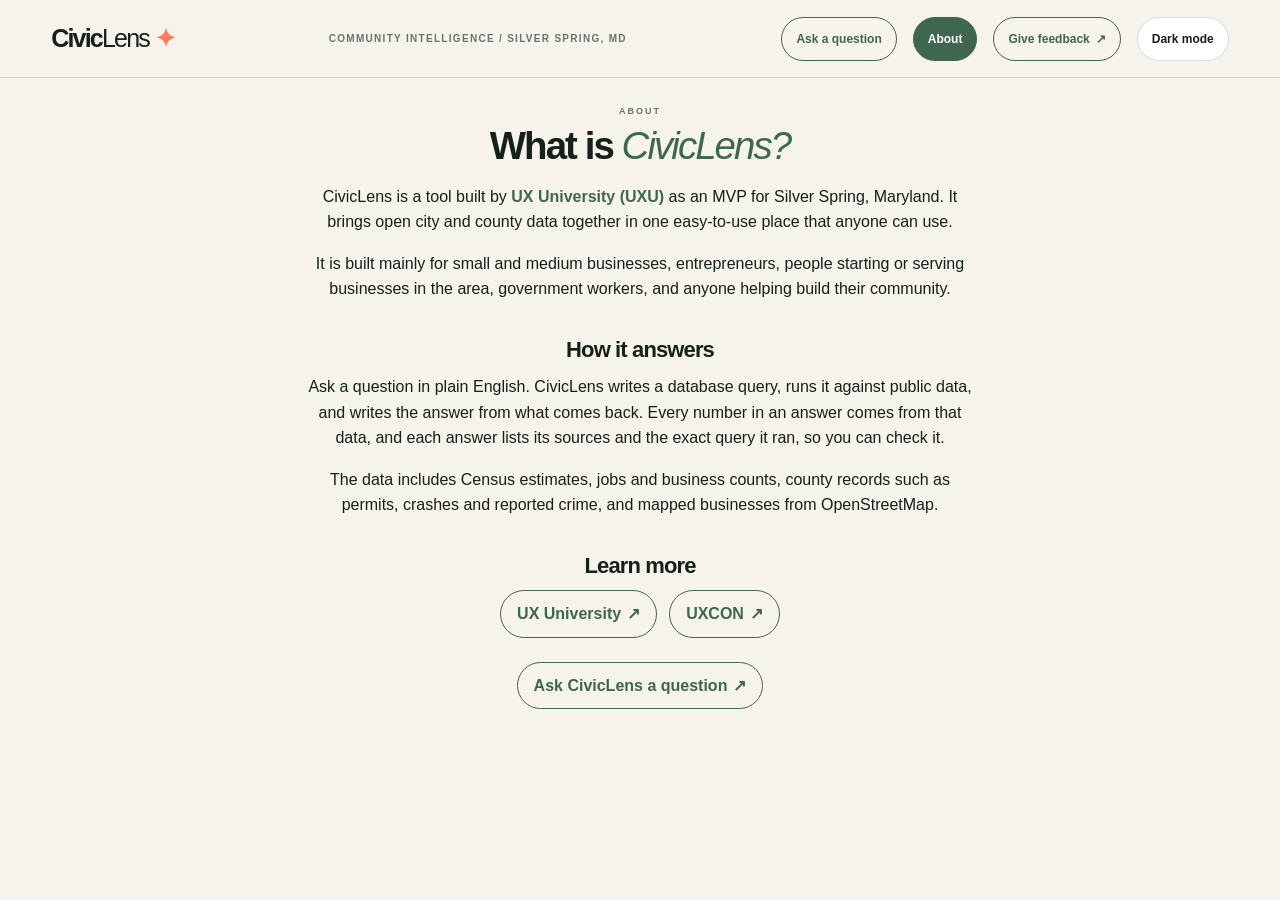
==== page/about.html @ c162f27f "Same menu on every page, with the current page marked (Arwa's feedback) Each page's menu left out th" ====
<!DOCTYPE html>
<html lang="en">
<head>
    <meta charset="UTF-8">
    <meta name="viewport" content="width=device-width, initial-scale=1.0">
    <meta name="description" content="About CivicLens, a tool by UX University that brings Silver Spring's open data into one place.">
    <title>About CivicLens</title>
    <link rel="stylesheet" href="style.css?v=nav-1">
    <script src="theme.js?v=places-theme-1"></script>
    <link rel="stylesheet" href="theme.css?v=about-1">
</head>
<body class="app-page">
    <header class="app-header">
        <a class="brand" href="./" aria-label="CivicLens">Civic<span>Lens</span><i>✦</i></a>
        <p>COMMUNITY INTELLIGENCE / SILVER SPRING, MD</p>
        <nav class="header-actions" aria-label="Site">
            <!-- Same links on every page; aria-current marks where you are. -->
            <a class="feedback-link" href="./">Ask a question</a>
            <a class="feedback-link" href="about.html" aria-current="page">About</a>
            <a class="feedback-link" href="https://docs.google.com/forms/d/e/1FAIpQLSe8izhY40wmvSQeN9AdVEj1FF-L1GhsGxq2x3kI-ZofCc-UVQ/viewform" target="_blank" rel="noopener">Give feedback <span aria-hidden="true">&#x2197;&#xFE0E;</span></a>
            <button class="theme-toggle" type="button" aria-label="Switch to dark mode" hidden>Dark mode</button>
        </nav>
    </header>

    <main class="app-shell about-page">
        <div class="app-intro">
            <div>
                <p class="section-label">ABOUT</p>
                <h1>What is <em>CivicLens?</em></h1>
            </div>
        </div>

        <section class="about-body">
            <p>CivicLens is a tool built by <a href="https://uxuniversity.io" target="_blank" rel="noopener">UX University (UXU)</a> as an MVP for Silver Spring, Maryland. It brings open city and county data together in one easy-to-use place that anyone can use.</p>
            <p>It is built mainly for small and medium businesses, entrepreneurs, people starting or serving businesses in the area, government workers, and anyone helping build their community.</p>

            <h2>How it answers</h2>
            <p>Ask a question in plain English. CivicLens writes a database query, runs it against public data, and writes the answer from what comes back. Every number in an answer comes from that data, and each answer lists its sources and the exact query it ran, so you can check it.</p>
            <p>The data includes Census estimates, jobs and business counts, county records such as permits, crashes and reported crime, and mapped businesses from OpenStreetMap.</p>

            <h2>Learn more</h2>
            <ul class="about-links">
                <li><a href="https://uxuniversity.io" target="_blank" rel="noopener">UX University <span aria-hidden="true">&#x2197;&#xFE0E;</span></a></li>
                <li><a href="https://www.uxconference.org/" target="_blank" rel="noopener">UXCON <span aria-hidden="true">&#x2197;&#xFE0E;</span></a></li>
            </ul>

            <p><a class="about-back" href="./">Ask CivicLens a question <span aria-hidden="true">&#x2197;&#xFE0E;</span></a></p>
        </section>
    </main>
</body>
</html>
---- page/style.css ----
:root{--ink:#152019;--forest:#20382b;--forest-light:#3e6650;--lime:#d9ff63;--coral:#ff795f;--paper:#f5f3eb;--paper-dark:#ebe9df;--white:#ffffff;--muted:#69736d;--border:rgba(21,32,25,0.15);--shadow:0 24px 70px rgba(21,32,25,0.08);}
*{margin:0;padding:0;box-sizing:border-box;}
html{scroll-behavior:smooth;}
body{background:var(--paper);color:var(--ink);font-family:Arial,Helvetica,sans-serif;overflow-x:hidden;}
a{color:inherit;text-decoration:none;}
button,input{font:inherit;}
.navbar{height:82px;padding:0 5%;display:grid;grid-template-columns:auto 1fr auto auto;align-items:center;gap:40px;border-bottom:1px solid var(--border);background:var(--paper);z-index:100;}
.brand{font-size:25px;font-weight:800;letter-spacing:-1.8px;white-space:nowrap;}
.brand span{font-weight:400;}
.brand i{margin-left:6px;color:var(--coral);font-style:normal;}
.location{color:var(--muted);font-size:9px;font-weight:800;letter-spacing:2px;}
.nav-links{display:flex;gap:30px;}
.nav-links a{position:relative;font-size:12px;}
.nav-links a::after{content:"";position:absolute;left:0;right:100%;bottom:-7px;height:1px;background:var(--ink);transition:right 0.25s;}
.nav-links a:hover::after{right:0;}
.nav-links a.active::after{right:0;}
.nav-button{padding:11px 16px;display:flex;align-items:center;gap:22px;border:1px solid var(--ink);border-radius:100px;font-size:11px;font-weight:700;transition:background 0.2s,color 0.2s,transform 0.2s;}
.nav-button:hover{background:var(--ink);color:white;transform:translateY(-1px);}
.hero{min-height:calc(100vh - 82px);padding:6vw 5%;display:grid;grid-template-columns:minmax(0,1.1fr) minmax(380px,0.9fr);gap:55px;align-items:center;}
.hero-content{max-width:900px;}
.eyebrow{font-size:10px;font-weight:800;letter-spacing:2.2px;}
.eyebrow span{width:45px;height:1px;margin:0 10px;display:inline-block;vertical-align:middle;background:var(--ink);}
.hero h1{margin-top:30px;font-family:Georgia,"Times New Roman",serif;font-size:clamp(72px,9vw,145px);font-weight:400;line-height:0.86;letter-spacing:-7px;}
.hero h1 em{display:block;color:var(--forest-light);font-weight:400;}
.hero-description{max-width:500px;margin:40px 0 32px;color:var(--muted);font-size:17px;line-height:1.7;}
.hero-button{width:max-content;padding:16px 20px;display:flex;align-items:center;gap:65px;border-radius:100px;background:var(--ink);color:white;font-size:12px;font-weight:700;transition:transform 0.25s,background 0.25s;}
.hero-button:hover{transform:translateY(-3px);background:var(--forest-light);}
.hero-visual{min-height:530px;position:relative;}
@keyframes pointPulse{50%{box-shadow:0 0 0 16px rgba(255,121,95,.08);}}
.promise-strip{min-height:72px;padding:0 5%;display:grid;grid-template-columns:repeat(3,1fr);align-items:center;background:var(--lime);border-top:1px solid var(--ink);border-bottom:1px solid var(--ink);}
.promise-strip p{font-size:10px;font-weight:800;letter-spacing:1.4px;transition:transform 0.2s;}
.promise-strip p:hover{transform:translateX(6px);}
.promise-strip span{margin-right:14px;opacity:0.45;}
.mission-section{padding:140px 5% 150px;display:grid;grid-template-columns:minmax(160px,0.7fr) minmax(0,3fr);gap:70px;background:var(--paper);}
.mission-label p{position:sticky;top:120px;color:var(--muted);font-size:9px;font-weight:800;letter-spacing:2px;}
.mission-main h2{max-width:1050px;font-family:Georgia,"Times New Roman",serif;font-size:clamp(52px,6.5vw,96px);line-height:0.96;letter-spacing:-4.5px;font-weight:400;}
.mission-main h2 em{display:block;color:var(--forest-light);font-weight:400;}
.mission-bottom{margin-top:70px;display:grid;grid-template-columns:minmax(260px,0.8fr) minmax(400px,1.4fr);gap:80px;align-items:start;}
.mission-description{color:var(--muted);font-size:16px;line-height:1.8;}
.source-stack{border-top:1px solid var(--border);}
.source-card{min-height:100px;display:grid;grid-template-columns:55px 1fr 1fr;gap:20px;align-items:center;border-bottom:1px solid var(--border);transition:padding 0.25s,background 0.25s;}
.source-card:hover{padding:0 18px;background:var(--paper-dark);}
.source-card > span{color:var(--coral);font-size:9px;font-weight:800;}
.source-card strong{font-family:Georgia,"Times New Roman",serif;font-size:22px;font-weight:400;}
.source-card p{color:var(--muted);font-size:11px;line-height:1.5;}
.insight-section{padding:40px 5% 150px;background:var(--paper);}
.insight-heading{margin-bottom:32px;padding-bottom:20px;display:flex;justify-content:space-between;align-items:center;border-bottom:1px solid var(--border);}
.section-label{color:var(--muted);font-size:9px;font-weight:800;letter-spacing:2px;}
.insight-number{font-family:Georgia,"Times New Roman",serif;font-size:22px;color:var(--forest-light);}
.data-grid{display:grid;grid-template-columns:repeat(3,1fr);grid-auto-rows:minmax(330px,auto);gap:16px;}
.data-card{min-height:330px;padding:28px;position:relative;overflow:hidden;display:flex;flex-direction:column;justify-content:space-between;border:1px solid var(--border);border-radius:22px;background:var(--white);transition:transform 0.3s,box-shadow 0.3s;}
.data-card:hover{transform:translateY(-8px);box-shadow:var(--shadow);}
.card-wide{grid-column:span 2;min-height:410px;}
.card-dark{min-height:410px;background:var(--forest);color:white;}
.card-soft{background:#dce7dc;}
.card-lime{grid-column:span 2;background:var(--lime);}
.card-top{display:flex;justify-content:space-between;align-items:center;position:relative;z-index:3;}
.card-top span{font-size:9px;font-weight:800;color:var(--coral);}
.card-dark .card-top span{color:var(--lime);}
.card-top p{font-size:9px;font-weight:800;letter-spacing:1.5px;opacity:0.55;}
.card-content{position:relative;z-index:3;}
.card-content h3{max-width:480px;font-family:Georgia,"Times New Roman",serif;font-size:clamp(34px,4vw,60px);line-height:0.98;letter-spacing:-2px;font-weight:400;}
.card-content h3 em{color:var(--forest-light);font-weight:400;}
.card-content > p{max-width:420px;margin-top:16px;font-size:12px;line-height:1.6;opacity:0.62;}
.demographic-graphic{width:42%;height:210px;position:absolute;right:5%;bottom:0;display:flex;gap:8px;align-items:flex-end;}
.bar{flex:1;background:var(--forest-light);opacity:0.22;border-radius:6px 6px 0 0;transition:opacity 0.25s,transform 0.25s;}
.data-card:hover .bar{opacity:0.38;transform:translateY(-4px);}
.bar-one{height:35%;}
.bar-two{height:60%;}
.bar-three{height:48%;}
.bar-four{height:90%;}
.bar-five{height:70%;}
.business-graphic{position:absolute;inset:70px 20px 120px;border:1px solid rgba(255,255,255,.12);border-radius:50%;opacity:0.9;}
.business-graphic::before{content:"";position:absolute;inset:20%;border:1px solid rgba(255,255,255,.12);border-radius:50%;}
.business-dot{width:12px;height:12px;position:absolute;border:2px solid white;border-radius:50%;background:var(--coral);box-shadow:0 0 0 7px rgba(255,121,95,.14);}
.business-one{left:20%;top:31%;}
.business-two{left:65%;top:18%;}
.business-three{left:53%;top:68%;}
.business-four{left:78%;top:55%;}
.pattern-graphic{position:absolute;inset:80px 20px 110px;overflow:hidden;}
.pattern-line{width:120%;height:1px;position:absolute;left:-10%;background:var(--forest-light);opacity:0.25;}
.line-one{top:25%;transform:rotate(10deg);}
.line-two{top:52%;transform:rotate(-8deg);}
.line-three{top:72%;transform:rotate(16deg);}
.evidence-symbol{position:absolute;right:6%;top:15%;font-family:Georgia,"Times New Roman",serif;font-size:clamp(110px,16vw,220px);line-height:1;color:rgba(21,32,25,.1);transform:rotate(-10deg);}
@media (max-width:1000px){
.location{display:none;}
.hero{grid-template-columns:1fr;}
.hero-visual{min-height:430px;}
.mission-section{grid-template-columns:1fr;}
.mission-label p{position:static;}
.mission-bottom{grid-template-columns:1fr;}
.data-grid{grid-template-columns:repeat(2,1fr);}
.card-wide{grid-column:span 2;}
.card-lime{grid-column:span 2;}
}
@media (max-width:700px){
.nav-links,.nav-button{display:none;}
.navbar{display:flex;justify-content:space-between;}
.hero{padding-top:70px;}
.hero h1{font-size:clamp(64px,18vw,100px);letter-spacing:-5px;}
.promise-strip{padding-top:20px;padding-bottom:20px;grid-template-columns:1fr;gap:14px;}
.mission-section{padding-top:90px;padding-bottom:100px;}
.mission-main h2{letter-spacing:-3px;}
.source-card{grid-template-columns:40px 1fr;}
.source-card p{grid-column:2;}
.insight-section{padding-bottom:100px;}
.data-grid{grid-template-columns:1fr;}
.card-wide,.card-lime{grid-column:auto;}
.data-card,.card-wide,.card-dark{min-height:360px;}
.demographic-graphic{width:48%;opacity:0.65;}
}
.app-page{background:var(--paper);}
.app-header{min-height:78px;padding:0 4%;display:flex;align-items:center;justify-content:space-between;gap:25px;border-bottom:1px solid var(--border);}
.app-header > p{color:var(--muted);font-size:10px;font-weight:800;letter-spacing:.13em;}
.app-back{font-size:13px;font-weight:700;}
.app-back:hover{text-decoration:underline;}
.app-shell{max-width:1800px;margin:0 auto;padding:42px 4% 55px;}
.app-intro h1{margin:15px 0 12px;font-size:clamp(40px,4.5vw,68px);line-height:1.03;letter-spacing:-.065em;}
.app-intro h1 em{color:var(--forest-light);font-weight:400;}
.app-intro > div > p:last-child{max-width:830px;color:var(--muted);font-size:15px;line-height:1.6;}
.app-banner{margin:25px 0 20px;padding:11px 15px;border-radius:10px;background:#e9ece7;color:var(--forest);font-size:12px;font-weight:700;}
.app-banner.is-demo{background:#fff0d2;color:#754a00;border:1px solid #e5b24e;}
.app-banner.is-warning{background:#fff1ec;color:#9a3e28;}
.app-banner.is-live{background:#e4eee5;color:#27623c;}
.app-question-form{margin-bottom:24px;}
.app-question-form > label{display:block;margin-bottom:9px;font-size:12px;font-weight:800;letter-spacing:.07em;text-transform:uppercase;}
.app-question-row{display:flex;align-items:flex-end;gap:10px;max-width:1130px;}
.app-question-row textarea{flex:1;min-width:0;height:60px;max-height:180px;padding:17px 18px;line-height:24px;resize:none;overflow-y:hidden;font-family:inherit;border:1px solid var(--border);border-radius:13px;background:var(--white);color:var(--ink);font-size:16px;}
.app-question-row button{height:60px;min-width:126px;padding:0 22px;border:0;border-radius:13px;background:var(--forest);color:var(--white);font-weight:800;cursor:pointer;}
.app-question-row button:hover{background:var(--forest-light);}
.app-question-row button:disabled{opacity:.6;cursor:wait;}
.app-question-row button span{margin-left:14px;}
.app-columns{display:grid;grid-template-columns:minmax(340px,.8fr) minmax(0,1.3fr);grid-template-areas:"answer map";gap:18px;align-items:start;}
.app-map-panel{grid-area:map;}
.app-answer-panel{grid-area:answer;}
.app-answer-panel .app-panel-top{min-height:0;}
.app-map-panel,.app-answer-panel{min-width:0;padding:22px;border:1px solid var(--border);border-radius:18px;background:var(--white);}
.app-panel-top{min-height:70px;display:flex;justify-content:space-between;align-items:start;gap:15px;}
.app-panel-top h2{margin:7px 0 0;font-size:24px;line-height:1.1;letter-spacing:-.04em;}
.place-jump{min-width:210px;}
.place-jump label{display:block;margin-bottom:5px;color:var(--muted);font-size:11px;font-weight:700;text-transform:uppercase;}
.place-jump > div{display:flex;gap:5px;}
.place-jump input{width:152px;min-width:0;height:34px;padding:0 9px;border:1px solid var(--border);border-radius:7px;font-size:12px;}
.place-jump button{padding:0 10px;border:0;border-radius:7px;background:var(--lime);color:var(--ink);font-size:12px;font-weight:800;cursor:pointer;}
.app-map-wrap{position:relative;}
#map{height:550px;width:100%;border-radius:11px;background:#e8eee8;}
.app-map-fallback{position:absolute;inset:0;display:grid;place-items:center;padding:20px;border-radius:11px;background:#e8eee8;color:var(--muted);text-align:center;}
.app-map-fallback[hidden]{display:none;}
.app-map-footer{display:flex;justify-content:space-between;flex-wrap:wrap;gap:10px;margin-top:13px;}
.app-map-footer p{color:var(--muted);font-size:11px;line-height:1.4;}
.app-legend{display:flex;align-items:center;flex-wrap:wrap;gap:7px;}
.app-legend span{display:inline-block;width:12px;height:12px;margin-left:8px;border-radius:50%;}
.app-legend span:first-child{margin-left:0;border-radius:2px;}
.swatch-tract{background:#9fbea6;}
.swatch-highlight{background:var(--coral);}
.swatch-business{background:var(--forest);}
.answer-state{margin-top:16px;padding:18px;border-radius:10px;background:var(--paper);color:var(--muted);line-height:1.55;}
.answer-state.is-error{background:#fff1ec;color:#9a3e28;}
.app-answer-text{margin:18px 0 12px;font-size:clamp(18px,1.4vw,22px);line-height:1.55;font-weight:550;overflow-wrap:anywhere;}
.app-answer-notes{margin:0 0 16px;color:var(--muted);font-size:14px;line-height:1.5;}
.answer-action{margin:16px 0;padding:12px 14px;border-left:3px solid var(--forest-light);background:var(--paper);border-radius:0 8px 8px 0;}
.answer-action h3,.app-sources h3{margin-bottom:5px;font-size:14px;font-weight:700;}
.answer-action p{font-size:15px;line-height:1.5;}
.answer-visual{margin:16px 0;padding:12px 14px;border:1px solid var(--border);border-radius:10px;}
.answer-visual figcaption{margin-bottom:10px;font-size:14px;font-weight:700;}
.answer-visual ul{list-style:none;display:grid;gap:8px;}
.answer-visual li{display:grid;grid-template-columns:minmax(0,1fr) auto;gap:4px 10px;font-size:13px;}
.answer-visual strong{font-variant-numeric:tabular-nums;}
.answer-bar-track{grid-column:1 / -1;height:7px;background:var(--paper-dark);border-radius:4px;overflow:hidden;}
.answer-bar-fill{height:100%;background:var(--forest-light);}
.answer-trend-readout{margin:-4px 0 6px;font-size:13px;color:var(--ink);font-variant-numeric:tabular-nums;}
.answer-trend-chart{width:100%;}
.answer-trend-svg{display:block;max-width:100%;height:auto;overflow:visible;touch-action:pan-y;}
.answer-trend-svg:focus-visible{outline:2px solid var(--forest-light);outline-offset:4px;border-radius:4px;}
.trend-grid{stroke:var(--border);stroke-width:1;}
.trend-baseline{stroke:var(--muted);stroke-width:1;opacity:.6;}
.trend-axis{fill:var(--muted);font-size:12px;font-variant-numeric:tabular-nums;}
.trend-line{stroke:var(--forest-light);stroke-width:2;stroke-linecap:round;}
.trend-line-partial{stroke-dasharray:4 4;}
.trend-point{fill:var(--forest-light);stroke:var(--white);stroke-width:2;}
.trend-point-partial{fill:var(--white);stroke:var(--forest-light);}
.trend-point.is-active{r:6;}
.trend-crosshair{stroke:var(--muted);stroke-width:1;stroke-dasharray:2 3;}
.trend-hit{fill:transparent;cursor:crosshair;}
.trend-value{fill:var(--ink);stroke:var(--white);stroke-width:3px;paint-order:stroke;stroke-linejoin:round;font-size:12px;font-weight:700;font-variant-numeric:tabular-nums;}
.answer-visual-note{margin-top:8px;color:var(--muted);font-size:13px;line-height:1.45;}
.answer-evidence section{margin:14px 0 4px;}
.answer-evidence h3{margin-bottom:6px;font-size:14px;font-weight:700;}
.answer-evidence table{width:100%;border-collapse:collapse;font-size:13px;}
.answer-evidence th,.answer-evidence td{padding:6px 8px;border-bottom:1px solid var(--border);text-align:left;vertical-align:top;}
.answer-details{margin-top:12px;border-top:1px solid var(--border);}
.answer-details summary{padding:13px 0;color:var(--forest);font-size:14px;font-weight:700;cursor:pointer;}
.app-table-wrap{overflow-x:auto;padding-bottom:8px;}
#supportTable{width:100%;border-collapse:collapse;font-size:13px;}
#supportTable th,#supportTable td{min-width:7rem;padding:8px;border-bottom:1px solid var(--border);text-align:left;vertical-align:top;overflow-wrap:anywhere;}
#supportTable th{color:var(--muted);font-weight:700;}
.app-sources{margin:12px 0 3px;}
.app-sources ul{padding-left:19px;}
.app-sources li{margin:6px 0;color:var(--muted);font-size:13px;line-height:1.45;}
.app-sources a{color:var(--forest-light);text-decoration:underline;text-underline-offset:3px;overflow-wrap:anywhere;}
.app-sources a:hover{color:var(--ink);}
@media (max-width:760px){
    .app-columns{grid-template-columns:minmax(0,1fr);grid-template-areas:"answer" "map";}
    .app-header{min-height:60px;gap:10px;}
    .app-header > p{display:none;}
    .app-shell{padding-top:23px;}
    .app-intro h1{font-size:clamp(32px,7.5vw,44px);}
    .app-question-row button{min-width:62px;padding:0 14px;}
    .app-question-row button span{display:none;}
    .app-map-panel,.app-answer-panel{padding:16px;}
    #map{height:340px;}
}
.leaflet-container{font-family:Arial,Helvetica,sans-serif;}
.leaflet-control-attribution{font-size:11px !important;}
.landing-sources{padding:80px 5%;border-top:1px solid var(--border);}
.landing-sources h2{margin:15px 0;font-size:clamp(34px,4vw,55px);letter-spacing:-.05em;}
.landing-sources p:last-child{max-width:720px;color:var(--muted);line-height:1.6;}
:focus-visible{outline:3px solid var(--coral);outline-offset:3px;}
@media (prefers-reduced-motion:reduce){
html{scroll-behavior:auto;}
*{transition-duration:.01ms !important;animation-duration:.01ms !important;}
}

/* Map legend — the dots meant nothing without it. */
.map-legend {
    background: rgba(255, 255, 255, 0.94);
    border: 1px solid rgba(32, 56, 43, 0.18);
    border-radius: 8px;
    padding: 10px 12px;
    font-size: 12px;
    line-height: 1.35;
    box-shadow: 0 2px 8px rgba(0, 0, 0, 0.12);
    max-width: 220px;
}

.map-legend h4 {
    margin: 0 0 6px;
    font-size: 12px;
    letter-spacing: 0.04em;
    text-transform: uppercase;
    color: #20382b;
}

.map-legend-row {
    display: flex;
    align-items: center;
    gap: 7px;
    margin: 3px 0;
}

.map-legend-dot {
    width: 10px;
    height: 10px;
    border-radius: 50%;
    border: 1.5px solid #ffffff;
    box-shadow: 0 0 0 1px rgba(0, 0, 0, 0.18);
    flex: none;
}

.map-legend-label {
    flex: 1 1 auto;
    color: #2d3b33;
}

.map-legend-count {
    flex: none;
    font-variant-numeric: tabular-nums;
    color: #5a6b60;
}

.map-legend-note {
    margin: 7px 0 0;
    padding-top: 6px;
    border-top: 1px solid rgba(32, 56, 43, 0.12);
    font-size: 11px;
    color: #66756c;
}

.popup-group {
    margin-top: 3px;
    font-size: 11px;
    text-transform: uppercase;
    letter-spacing: 0.04em;
    color: #66756c;
}

@media (max-width: 640px) {
    .map-legend { max-width: 165px; font-size: 11px; padding: 8px 9px; }
}

/* Boundary swatch for the static legend under the map. */
.swatch-boundary {
    display: inline-block;
    width: 14px;
    height: 0;
    border-top: 2px dashed #1d3326;
    vertical-align: middle;
    margin-right: 4px;
}

/* Popup facts line — the numbers under a place name. */
.popup-facts {
    margin-top: 3px;
    font-size: 12px;
    color: #2d3b33;
}

/* The business dots sit in a pane above the tracts so they are never hidden,
   but the map handles the clicks, so the canvas must not intercept them. */
.leaflet-business-pane { pointer-events: none; }

/* Replaces the old "Find a place" control in the map panel header. */
.app-panel-hint {
    margin: 0;
    align-self: center;
    font-size: 13px;
    color: #66756c;
}

/* Hero map — real geometry, so it needs room to breathe rather than a frame. */
.hero-visual {
    position: relative;
    display: flex;
    align-items: center;
    justify-content: center;
}

.hero-visual img {
    width: 100%;
    height: auto;
    max-width: 640px;
    display: block;
}

.hero-caption {
    position: absolute;
    left: 50%;
    bottom: 4%;
    transform: translateX(-50%);
    width: max-content;
    max-width: 92%;
    text-align: center;
    background: rgba(244, 243, 236, 0.92);
    backdrop-filter: blur(3px);
    border: 1px solid rgba(32, 56, 43, 0.14);
    border-radius: 10px;
    padding: 10px 18px;
}

.hero-caption p {
    margin: 0 0 3px;
    font-size: 10px;
    font-weight: 700;
    letter-spacing: 0.14em;
    color: #8a9a8f;
}

.hero-caption strong {
    display: block;
    font-size: 15px;
    color: #1d3326;
}

.hero-caption span {
    display: block;
    margin-top: 2px;
    font-size: 12px;
    color: #66756c;
}

@media (max-width: 720px) {
    .hero-caption { font-size: 11px; padding: 8px 12px; }
    .hero-caption strong { font-size: 13px; }
}

/* The status bar used to sit here and provide the gap; it only appears on
   failure now, so the form carries its own spacing. */
.app-question-form { margin-top: 26px; }
.app-banner[hidden] { display: none; }

/* Full source fields remain available without crowding the direct answer. */
.full-results { margin-top: 18px; min-width: 0; }
.full-results summary { cursor: pointer; font-size: 13px; font-weight: 700; }
.raw-table-wrap { max-width: 100%; overflow-x: auto; margin-top: 12px; }
#rawResultsTable { border-collapse: collapse; font-size: 12px; }
#rawResultsTable th, #rawResultsTable td { padding: 8px; text-align: left; border-bottom: 1px solid var(--border); min-width: 110px; max-width: 280px; overflow-wrap: anywhere; }
@media (max-width: 900px) {
 .app-columns { grid-template-columns: minmax(0, 1fr); grid-template-areas: "answer" "map"; }
 .app-answer-panel { order: -1; }
 .app-panel-top { flex-wrap: wrap; gap: 10px; }
 #map { height: 400px; }
 .app-question-row button { min-width: 82px; padding: 0 14px; }
}

@media (max-width: 700px) {
 .hero, .mission-section, .mission-bottom { grid-template-columns: minmax(0, 1fr); }
 .hero-content, .hero-visual, .mission-main { min-width: 0; }
 .hero h1 { font-size: clamp(44px, 13vw, 72px); letter-spacing: -3px; }
 .mission-main h2 { font-size: clamp(36px, 12vw, 52px); }
}

.answer-statistic { padding: 12px 0; }
.answer-statistic[hidden] { display: none; }
.answer-statistic strong { display: block; font-size: clamp(32px, 6vw, 48px); line-height: 1.1; color: var(--forest); font-variant-numeric: tabular-nums; }
.answer-statistic span { display: block; margin-top: 5px; font-size: 13px; color: var(--muted); }
.listing-records { padding-left: 20px; max-height: 360px; overflow-y: auto; }
.listing-records li { margin: 9px 0; font-size: 13px; overflow-wrap: anywhere; }
.listing-records a { color: var(--forest); text-decoration: underline; }
.listing-address { display: block; margin-top: 2px; color: var(--muted); font-size: 12px; }
/* A place in an answer: looks like a link, shows the place on the map. */
.place-link { padding: 0; border: 0; background: none; color: var(--forest); font: inherit; text-align: left; text-decoration: underline; text-underline-offset: 2px; cursor: pointer; overflow-wrap: anywhere; }
.place-link:hover { color: var(--ink); }
.place-link:focus-visible { outline: 2px solid var(--forest); outline-offset: 2px; border-radius: 2px; }
.popup-address { margin-top: 6px; font-size: 13px; }
.popup-hours { margin-top: 8px; font-size: 12px; line-height: 1.45; }
.popup-hours strong { display: block; margin-bottom: 2px; color: var(--muted); font-size: 11px; font-weight: 700; }
.popup-links { margin-top: 8px; display: flex; flex-wrap: wrap; gap: 12px; font-size: 12px; font-weight: 700; }
.popup-links a { color: var(--forest); text-decoration: underline; }
/* leaflet.css loads after this file and colours every map link #0078A8; win
   on specificity so popup links follow the theme (readable in dark mode). */
.leaflet-container .popup-links a { color: var(--forest); }
.map-legend-details summary { cursor: pointer; font-weight: 700; }
.map-legend-details h4 { margin-top: 10px; }

/* Search workspace: visible map key, usable categories, and quiet answer cards. */
.app-shell { max-width: 1720px; padding-top: 28px; }
.app-intro h1 { margin-top: 10px; margin-bottom: 10px; font-size: clamp(32px, 3vw, 44px); letter-spacing: -.05em; }
.app-intro > div > p:last-child { font-size: 13px; max-width: 900px; }
.app-question-row { max-width: none; }
.app-columns { grid-template-columns: minmax(320px, .75fr) minmax(0, 1.65fr); gap: 20px; }
.app-map-panel, .app-answer-panel { padding: 20px; border-radius: 14px; }
.app-panel-top h2 { font-size: 22px; }
.app-map-panel .app-panel-top { min-height: 65px; }
.app-panel-hint { max-width: 210px; font-size: 12px; line-height: 1.5; text-align: right; }
.question-examples { display: grid; grid-template-columns: minmax(0, 1fr); gap: 8px; margin-top: 20px; }
.question-examples > span { grid-column: 1 / -1; font-size: 12px; color: var(--muted); }
.question-examples button { display: flex; align-items: center; justify-content: space-between; gap: 12px; min-width: 0; min-height: 44px; padding: 10px 12px; border: 1px solid var(--border); border-radius: 10px; background: var(--white); color: var(--ink); font-size: 13px; line-height: 1.5; text-align: left; cursor: pointer; }
.question-examples button span { flex: none; color: var(--forest-light); }
.question-examples button:hover { background: var(--paper-dark); }
.question-examples button:disabled { opacity: .5; cursor: wait; }
.question-examples button:focus-visible, .map-legend-row:focus-within, .map-reset:focus-visible { outline: 2px solid var(--forest-light); outline-offset: 3px; }
.map-workspace { display: grid; grid-template-columns: minmax(0, 1fr) 200px; gap: 20px; align-items: stretch; }
.map-viewport { min-width: 0; display: flex; flex-direction: column; }
.map-viewport .app-map-wrap { flex: 1; min-height: 460px; }
.map-workspace #map { position: absolute; inset: 0; height: 100%; }
.map-layer-status { color: var(--muted); margin-top: 10px; font-size: 11px; line-height: 1.5; }
.app-map-panel aside.map-legend { align-self: start; width: 100%; max-width: none; background: var(--paper); border: 1px solid var(--border); border-radius: 14px; padding: 16px 14px; box-shadow: none; font-size: 12px; line-height: 1.45; }
.map-legend h3 { margin: 0 0 4px; font-size: 15px; letter-spacing: -.02em; color: var(--ink); }
.map-legend-intro { color: var(--muted); font-size: 11px; }
.map-select-all { min-height: 44px; margin: 12px -8px 6px; padding: 0 8px; display: flex; align-items: center; gap: 9px; border: 0; border-radius: 8px; background: var(--white); color: var(--ink); font-size: 12px; cursor: pointer; }
.legend-categories { display: grid; gap: 0; }
.map-legend-row { width: 100%; min-height: 44px; margin: 0; padding: 7px 0; display: flex; align-items: center; gap: 8px; border: 0; border-radius: 4px; background: transparent; color: var(--ink); text-align: left; font: inherit; cursor: pointer; }
.map-legend-row:hover { background: var(--paper); }
.map-legend-row.is-hidden .map-legend-dot { opacity: .35; }
.map-legend-row input[type="checkbox"], .map-select-all input { width: 15px; height: 15px; flex: none; margin: 0; accent-color: var(--forest-light); cursor: pointer; }
.map-select-all:focus-within, .map-guide summary:focus-visible { outline: 2px solid var(--forest-light); outline-offset: 3px; border-radius: 3px; }
.map-legend-label { min-width: 0; color: var(--ink); font-size: 12px; line-height: 1.4; }
.map-legend-count { color: var(--muted); font-size: 11px; }
.map-legend-dot { width: 8px; height: 8px; border: 0; box-shadow: none; }
.map-count-summary { margin-top: 14px; padding-top: 4px; }
#legendCount { font-size: 12px; font-weight: 700; color: var(--ink); }
#legendScope { margin-top: 3px; color: var(--muted); font-size: 10px; }
.map-guide { margin-top: 14px; border-top: 1px solid var(--border); }
.map-guide > summary { width: fit-content; min-height: 44px; padding: 14px 0 8px; color: var(--muted); font-size: 11px; cursor: pointer; }
.map-guide-content { max-width: 670px; padding: 6px 0 2px; color: var(--muted); font-size: 11px; line-height: 1.6; }
.map-guide-content > p { margin-top: 10px; }
.map-area-key { display: flex; flex-wrap: wrap; gap: 10px 18px; }
.map-area-key > p { display: flex; align-items: center; gap: 7px; }
.map-key-swatch { width: 12px; height: 12px; flex: none; border-radius: 3px; }
.map-area-key .swatch-boundary { width: 14px; flex: none; margin-right: 0; }
.answer-statistic { padding: 16px 18px; background: var(--paper); border: 1px solid var(--border); border-radius: 10px; margin: 16px 0; }
.answer-statistic strong { color: var(--forest); }
.answer-statistic span { margin-top: 5px; line-height: 1.5; }
.app-answer-text { font-size: 18px; font-weight: 400; line-height: 1.6; }
.answer-action { border-color: var(--forest-light); padding: 12px 14px; }
.answer-details { border-top: 1px solid var(--border); padding-top: 16px; }
.answer-details > summary { color: var(--forest-light); font-size: 12px; line-height: 1.5; }
.answer-loading { height: 4px; overflow: hidden; border-radius: 4px; background: var(--paper-dark); margin: 16px 0; }
.answer-loading[hidden] { display: none; }
.answer-loading span { display: block; width: 40%; height: 100%; background: var(--forest-light); border-radius: inherit; animation: answerProgress 1.8s ease-in-out infinite alternate; }
@keyframes answerProgress { from { transform: translateX(0); } to { transform: translateX(150%); } }
@media (prefers-reduced-motion: reduce) { .answer-loading span { animation: none; width: 100%; opacity: .6; } }
@media (max-width: 1100px) {
    .app-columns { grid-template-columns: minmax(0, 1fr); grid-template-areas: "answer" "map"; }
    .app-answer-panel { max-width: none; }
    .map-workspace { grid-template-columns: minmax(0, 1fr) 200px; }
}
@media (max-width: 700px) {
    .app-shell { padding: 28px 4% 40px; }
    .app-header > p { display: none; }
    .app-header { gap: 14px; }
    .app-map-panel, .app-answer-panel { padding: 16px; }
    .app-intro h1 { font-size: clamp(32px, 8vw, 44px); }
    .app-question-row textarea { height: 52px; font-size: 16px; padding: 13px 12px; }
    .app-question-row button { height: 52px; padding: 0 12px; min-width: 70px; }
    .app-question-row button span { margin-left: 4px; }
    .question-examples { grid-template-columns: minmax(0, 1fr); }
    .question-examples button { min-height: 44px; }
    .map-workspace { grid-template-columns: minmax(0, 1fr); }
    .app-map-panel .app-panel-top { padding-bottom: 14px; }
    .app-map-panel aside.map-legend { grid-row: 1; padding: 14px; }
    .legend-categories { grid-template-columns: repeat(2, minmax(0, 1fr)); column-gap: 18px; }
    .map-legend-row { min-height: 44px; padding: 6px 0; gap: 7px; }
    .map-legend-label { font-size: 11px; }
    .map-select-all { margin: 7px -8px 4px; }
    .map-count-summary { display: flex; align-items: baseline; flex-wrap: wrap; gap: 4px 10px; margin-top: 6px; padding-top: 9px; }
    #legendScope { margin: 0; }
    .map-viewport .app-map-wrap { min-height: 380px; }
    .app-panel-hint { max-width: none; text-align: left; font-size: 11px; }
}



/* Clean, aligned homepage map layout */

#heroVisual {
    position: relative;
    display: flex;
    flex-direction: column;
    align-items: stretch;
    gap: 18px;
    height: auto;
    min-height: 0;
    overflow: visible;
}

/* Text sits ABOVE the map, not on top of it */
#heroVisual .hero-caption {
    position: static;
    inset: auto;
    transform: none;
    order: -1;
    z-index: auto;

    width: 100%;
    max-width: 100%;
    box-sizing: border-box;
    padding: 0 5%;
    margin: 0;

    text-align: left;
    background: transparent;
    border: none;
    border-radius: 0;
    box-shadow: none;
}

/* Keep the map responsive */
#heroVisual .hero-map-light,
#heroVisual .hero-map-dark {
    position: static;
    order: 1;
    width: 100%;
    max-width: 100%;
    height: auto;
    margin: 0;
    object-fit: contain;
}

/* Location label */
#heroVisual .hero-caption p {
    margin: 0 0 5px;
    font-size: 10px;
    letter-spacing: 1.5px;
    font-weight: 600;
}

/* Main map title */
#heroVisual .hero-caption strong {
    display: block;
    margin: 0 0 4px;
    font-size: 20px;
    line-height: 1.3;
}

/* Supporting information */
#heroVisual .hero-caption span {
    display: block;
    font-size: 12px;
    line-height: 1.5;
    opacity: 0.75;
}

/* Smaller screens */
@media (max-width: 600px) {
    #heroVisual {
        gap: 12px;
    }

    #heroVisual .hero-caption strong {
        font-size: 18px;
    }
}

/* Places to consider: the places an answer is about, linked to rings on the map. */
.answer-places { margin: 16px 0; padding: 14px 16px; border: 1px solid var(--border); border-radius: 10px; background: var(--white); }
.answer-places[hidden] { display: none; }
.answer-places-top { display: flex; align-items: baseline; justify-content: space-between; gap: 8px 14px; flex-wrap: wrap; }
.answer-places-top h3 { font-size: 15px; font-weight: 700; }
.answer-places-map, .answer-places-more { padding: 0; border: 0; background: none; color: var(--forest); font: inherit; font-size: 13px; font-weight: 700; text-decoration: underline; text-underline-offset: 2px; cursor: pointer; }
.answer-places-map[hidden], .answer-places-more[hidden] { display: none; }
.answer-places-map:focus-visible, .answer-places-more:focus-visible { outline: 2px solid var(--forest); outline-offset: 2px; border-radius: 2px; }
.answer-places-intro { margin-top: 4px; font-size: 13px; line-height: 1.5; color: var(--muted); }
.answer-places-list { list-style: none; margin: 10px 0 0; padding: 0; }
.answer-places-list li { padding: 9px 0; border-top: 1px solid var(--border); font-size: 14px; overflow-wrap: anywhere; }
.answer-places-list li:first-child { border-top: 0; }
.answer-places-list .place-link { font-weight: 700; }
.answer-place-meta, .answer-place-hours { display: block; margin-top: 3px; font-size: 12.5px; line-height: 1.45; color: var(--muted); }
.answer-place-links { display: flex; flex-wrap: wrap; gap: 4px 14px; margin-top: 4px; font-size: 12.5px; }
.answer-place-links a { color: var(--forest); text-decoration: underline; text-underline-offset: 2px; }
.answer-places-more { margin-top: 8px; }
.answer-places-note { margin-top: 12px; font-size: 12px; line-height: 1.5; color: var(--muted); }
.map-ring-swatch { display: inline-block; width: 13px; height: 13px; margin-right: 7px; vertical-align: -2px; border: 2.5px solid var(--ink); border-radius: 50%; box-shadow: 0 0 0 2px var(--white); box-sizing: border-box; }
.legend-answer-places { margin-top: 6px; font-size: 12.5px; color: var(--ink); }
.legend-answer-places[hidden] { display: none; }
.map-area-key .map-ring-swatch { flex: none; margin-right: 0; }
@media (max-width: 700px) { .legend-answer-places { margin-top: 0; flex-basis: 100%; } }

/* Beta feedback form (Google Form, opens in a new tab). */
.feedback-link{min-height:44px;padding:10px 14px;display:inline-flex;align-items:center;gap:6px;border:1px solid var(--forest-light);border-radius:100px;color:var(--forest-light);font-size:12px;font-weight:700;white-space:nowrap;text-decoration:none;}
.feedback-link:hover{background:var(--forest-light);color:var(--white);}
[data-theme="dark"] .feedback-link{border-color:var(--lime);color:var(--lime);}
[data-theme="dark"] .feedback-link:hover{background:var(--lime);color:#152019;}
.answer-feedback{margin:18px 0 0;padding-top:14px;border-top:1px solid var(--border);color:var(--muted);font-size:14px;}
.answer-feedback a{color:inherit;font-weight:700;text-decoration:underline;text-underline-offset:3px;}
/* The page you're on: filled, so the menu shows where you are. */
.feedback-link[aria-current="page"]{background:var(--forest-light);color:var(--white);}
[data-theme="dark"] .feedback-link[aria-current="page"]{background:var(--lime);color:#152019;}
@media (max-width:760px){.feedback-link{padding:10px 12px;}.app-header .header-actions{flex-wrap:wrap;row-gap:8px;}}

/* Places list starts closed so long answers stay short (Arwa, Nov 18). */
.answer-places-body[hidden] { display: none; }
#answerPlacesToggle { margin-top: 8px; }
#answerPlacesToggle[hidden] { display: none; }

/* About page: one centered column, headings in the site's own type */
.about-page .app-intro{justify-content:center;text-align:center;}
.about-page .app-intro > div{margin:0 auto;}
.about-body{max-width:680px;margin:0 auto;padding:8px 0 64px;font-size:16px;line-height:1.6;text-align:center;}
.about-body p{margin:0 0 16px;}
.about-body h2{margin:36px 0 12px;font-family:Arial,Helvetica,sans-serif;font-size:22px;font-weight:700;letter-spacing:-0.88px;line-height:1.1;}
.about-body a{color:var(--forest-light);font-weight:700;}
.about-links{margin:0 0 24px;padding:0;list-style:none;display:flex;flex-wrap:wrap;justify-content:center;gap:12px;}
.about-links a,.about-back{display:inline-flex;min-height:44px;padding:10px 16px;align-items:center;gap:6px;border:1px solid var(--forest-light);border-radius:100px;text-decoration:none;}
[data-theme="dark"] .about-body a{color:var(--lime);}
[data-theme="dark"] .about-links a,[data-theme="dark"] .about-back{border-color:var(--lime);}

/* Data shown while the written answer is still coming */
.app-answer-text.is-pending{color:var(--muted);font-style:italic;font-size:15px;}
---- page/theme.css ----
/* Theme styling stays separate from the existing frontend and map logic. */
:root {
    color-scheme: light;
}

:root[data-theme="dark"] {
    color-scheme: dark;
    --ink: #edf2eb;
    --forest: #b5d6bd;
    --forest-light: #a4c9ad;
    --paper: #141c17;
    --paper-dark: #2a372e;
    --white: #1e2922;
    --muted: #b0bdb3;
    --border: rgba(222, 237, 225, 0.2);
    --shadow: 0 24px 70px rgba(0, 0, 0, 0.25);
}

.header-actions {
    display: flex;
    align-items: center;
    gap: 16px;
}

.theme-toggle {
    min-height: 44px;
    padding: 10px 14px;
    border: 1px solid var(--border);
    border-radius: 100px;
    background: var(--white);
    color: var(--ink);
    font-size: 12px;
    font-weight: 700;
    white-space: nowrap;
    cursor: pointer;
}

.theme-toggle[hidden] {
    display: none;
}

.theme-toggle:hover {
    background: var(--paper-dark);
}

/* Keep text readable on the existing bright accent surfaces. */
[data-theme="dark"] .promise-strip,
[data-theme="dark"] .card-lime,
[data-theme="dark"] .place-jump button {
    color: #152019;
}

[data-theme="dark"] .card-lime h3 em {
    color: #3e6650;
}

[data-theme="dark"] .card-soft {
    background: #2c4031;
}

[data-theme="dark"] .card-dark {
    background: #20382b;
}

[data-theme="dark"] .hero-button,
[data-theme="dark"] .nav-button:hover {
    background: #b5d6bd;
    color: #152019;
}

[data-theme="dark"] .hero-button:hover {
    background: #d9ff63;
}

[data-theme="dark"] .app-question-row button {
    background: #31543e;
    color: #ffffff;
}

[data-theme="dark"] .app-question-row button:hover {
    background: #436d52;
}

[data-theme="dark"] input::placeholder,
[data-theme="dark"] textarea::placeholder {
    color: var(--muted);
    opacity: 1;
}

[data-theme="dark"] .hero-caption {
    background: rgba(30, 41, 34, 0.94);
    border-color: var(--border);
}

[data-theme="dark"] .hero-caption strong {
    color: var(--ink);
}

[data-theme="dark"] .hero-caption p,
[data-theme="dark"] .hero-caption span,
[data-theme="dark"] .app-panel-hint,
[data-theme="dark"] .popup-group {
    color: var(--muted);
}

[data-theme="dark"] .popup-facts {
    color: var(--ink);
}

[data-theme="dark"] .app-banner {
    background: #2a372e;
    color: var(--ink);
}

[data-theme="dark"] .app-banner.is-demo {
    background: #3d3019;
    color: #ffda8a;
    border-color: #a88037;
}

[data-theme="dark"] .app-banner.is-warning,
[data-theme="dark"] .answer-state.is-error {
    background: #42281f;
    color: #ffb5a1;
}

[data-theme="dark"] .app-banner.is-live {
    background: #243c2d;
    color: #b5d6bd;
}

/* Reuse the same map tiles without making requests when switching themes.
   Only the tile pane is filtered; data overlays retain their colors. */
[data-theme="dark"] #map,
[data-theme="dark"] .app-map-fallback {
    background: #202d25;
}

[data-theme="dark"] .leaflet-tile-pane {
    filter: invert(1) hue-rotate(180deg) brightness(0.85) saturate(0.7);
}

[data-theme="dark"] .leaflet-overlay-pane path[stroke="#1d3326"] {
    stroke: #b5d6bd;
}

[data-theme="dark"] .swatch-boundary {
    border-top-color: #b5d6bd;
}

[data-theme="dark"] .map-legend,
[data-theme="dark"] .leaflet-popup-content-wrapper,
[data-theme="dark"] .leaflet-popup-tip,
[data-theme="dark"] .leaflet-bar a,
[data-theme="dark"] .leaflet-control-attribution {
    background: var(--white);
    color: var(--ink);
}

[data-theme="dark"] .map-legend,
[data-theme="dark"] .leaflet-bar,
[data-theme="dark"] .leaflet-bar a,
[data-theme="dark"] .map-legend-note {
    border-color: var(--border);
}

[data-theme="dark"] .map-legend h4,
[data-theme="dark"] .map-legend-label {
    color: var(--ink);
}

[data-theme="dark"] .map-legend-count,
[data-theme="dark"] .map-legend-note,
[data-theme="dark"] .leaflet-container a.leaflet-popup-close-button {
    color: var(--muted);
}

[data-theme="dark"] .leaflet-control-attribution a {
    color: var(--forest-light);
}

[data-theme="dark"] .leaflet-bar a:hover {
    background: var(--paper-dark);
}

@media (min-width: 701px) and (max-width: 1150px) {
    .navbar {
        gap: 22px;
    }

    .navbar .location {
        display: none;
    }

    .navbar .nav-links {
        gap: 18px;
    }
}

@media (max-width: 760px) {
    .header-actions {
        gap: 10px;
    }

    .app-header {
        flex-wrap: wrap;
        padding-top: 10px;
        padding-bottom: 10px;
    }

    .app-back {
        font-size: 12px;
    }

    .theme-toggle {
        padding: 10px 12px;
    }
}

/* Darker green theme with lighter text and accents. */
:root[data-theme="dark"] {
    --paper: #080f0b;
    --paper-dark: #19291e;
    --white: #101c14;

    --ink: #f0f7f1;
    --muted: #b6c8bc;
    --forest: #c0dfc7;
    --forest-light: #a8d9b5;

    --border: rgba(190, 225, 200, 0.22);
    --shadow: 0 24px 70px rgba(0, 0, 0, 0.45);
}

/* Give the content cards subtle separation from the background. */
[data-theme="dark"] .card-dark {
    background: #0d2015;
}

[data-theme="dark"] .card-soft {
    background: #172d1f;
}

/* Soften the large bright lime sections in dark mode. */
[data-theme="dark"] .promise-strip {
    background: #14271a;
    color: #e7f4df;
}

[data-theme="dark"] .promise-strip span {
    opacity: 0.75;
}

[data-theme="dark"] .card-lime {
    background: #1b3422;
    color: #f0f7f1;
}

[data-theme="dark"] .card-lime h3 em {
    color: #bce29a;
}

[data-theme="dark"] .card-lime .card-top span {
    color: #d9ff63;
}

/* Keep the theme button clearly visible. */
[data-theme="dark"] .theme-toggle {
    background: #1b3022;
    color: #f0f7f1;
    border-color: #54765e;
}

[data-theme="dark"] .theme-toggle:hover {
    background: #294633;
}

/* Lighter primary links against the deeper background. */
[data-theme="dark"] .hero-button,
[data-theme="dark"] .nav-button:hover {
    background: #c0dfc7;
    color: #08120c;
}

[data-theme="dark"] .hero-button:hover {
    background: #dcf2df;
}

/* Keep the Ask button dark green with bright text. */
[data-theme="dark"] .app-question-row button {
    background: #254b33;
    color: #ffffff;
}

[data-theme="dark"] .app-question-row button:hover {
    background: #356546;
}

/* Darken the illustration caption and map background. */
[data-theme="dark"] .hero-caption {
    background: rgba(10, 22, 14, 0.96);
}

[data-theme="dark"] #map,
[data-theme="dark"] .app-map-fallback {
    background: #0b160f;
}

/* Darken map tiles while preserving overlay category colors. */
[data-theme="dark"] .leaflet-tile-pane {
    filter: invert(1) hue-rotate(180deg) brightness(0.7) saturate(0.65);
}

/* Soft charcoal dark mode with pastel accents. */
:root[data-theme="dark"] {
    --paper: #1b1c22;
    --paper-dark: #343640;
    --white: #262830;

    --ink: #f1f2f6;
    --muted: #bdc1ce;
    --forest: #d4d7eb;
    --forest-light: #c2c9e5;

    --border: rgba(200, 205, 225, 0.22);
    --shadow: 0 24px 70px rgba(0, 0, 0, 0.3);
}

/* Slightly different gray surfaces add depth. */
[data-theme="dark"] .card-dark {
    background: #23252e;
}

[data-theme="dark"] .card-soft {
    background: #30333e;
}

[data-theme="dark"] .card-lime {
    background: #353845;
    color: var(--ink);
}

[data-theme="dark"] .card-lime h3 em,
[data-theme="dark"] .card-lime .card-top span {
    color: #d6cff1;
}

/* Replace the large lime strip with a soft gray surface. */
[data-theme="dark"] .promise-strip {
    background: #2c2e38;
    color: #e5e6f2;
}

[data-theme="dark"] .promise-strip span {
    color: #d6cff1;
    opacity: 0.85;
}

/* Soft, bright accents for the main buttons. */
[data-theme="dark"] .hero-button,
[data-theme="dark"] .nav-button:hover {
    background: #d6cff1;
    color: #24232d;
}

[data-theme="dark"] .hero-button:hover {
    background: #e6e0fa;
}

[data-theme="dark"] .theme-toggle {
    background: #343743;
    color: #f1f2f6;
    border-color: #747b95;
}

[data-theme="dark"] .theme-toggle:hover {
    background: #444858;
}

[data-theme="dark"] .app-question-row button {
    background: #c9c3e6;
    color: #24232d;
}

[data-theme="dark"] .app-question-row button:hover {
    background: #ded8f4;
}

/* Match captions and status surfaces to the gray palette. */
[data-theme="dark"] .hero-caption {
    background: rgba(38, 40, 48, 0.96);
    border-color: var(--border);
}

[data-theme="dark"] .app-banner,
[data-theme="dark"] .app-banner.is-live {
    background: #343743;
    color: #e2e5f4;
}

/* Dark neutral map background; retain data overlay colors. */
[data-theme="dark"] #map,
[data-theme="dark"] .app-map-fallback {
    background: #202229;
}

[data-theme="dark"] .leaflet-tile-pane {
    filter: invert(1) hue-rotate(180deg) brightness(0.75) saturate(0.15);
}

[data-theme="dark"] .leaflet-overlay-pane path[stroke="#1d3326"] {
    stroke: #cbd0e5;
}

[data-theme="dark"] .swatch-boundary {
    border-top-color: #cbd0e5;
}

/* Keep landing-page actions together in the header's final grid column. */
.navbar .header-actions {
    gap: 12px;
}

@media (min-width: 901px) and (max-width: 1150px) {
    .navbar {
        grid-template-columns: auto minmax(0, 1fr) auto;
    }
    .navbar .nav-links {
        justify-content: flex-end;
    }
}

@media (max-width: 900px) {
    .navbar {
        display: flex;
        justify-content: space-between;
        gap: 16px;
    }
    .navbar .location,
    .navbar .nav-links {
        display: none;
    }
}

/* Swap only the map boundary color with the manually selected theme. */
.hero-visual .hero-map-dark {
    display: none;
}

[data-theme="dark"] .hero-visual .hero-map-light {
    display: none;
}

[data-theme="dark"] .hero-visual .hero-map-dark {
    display: block;
}
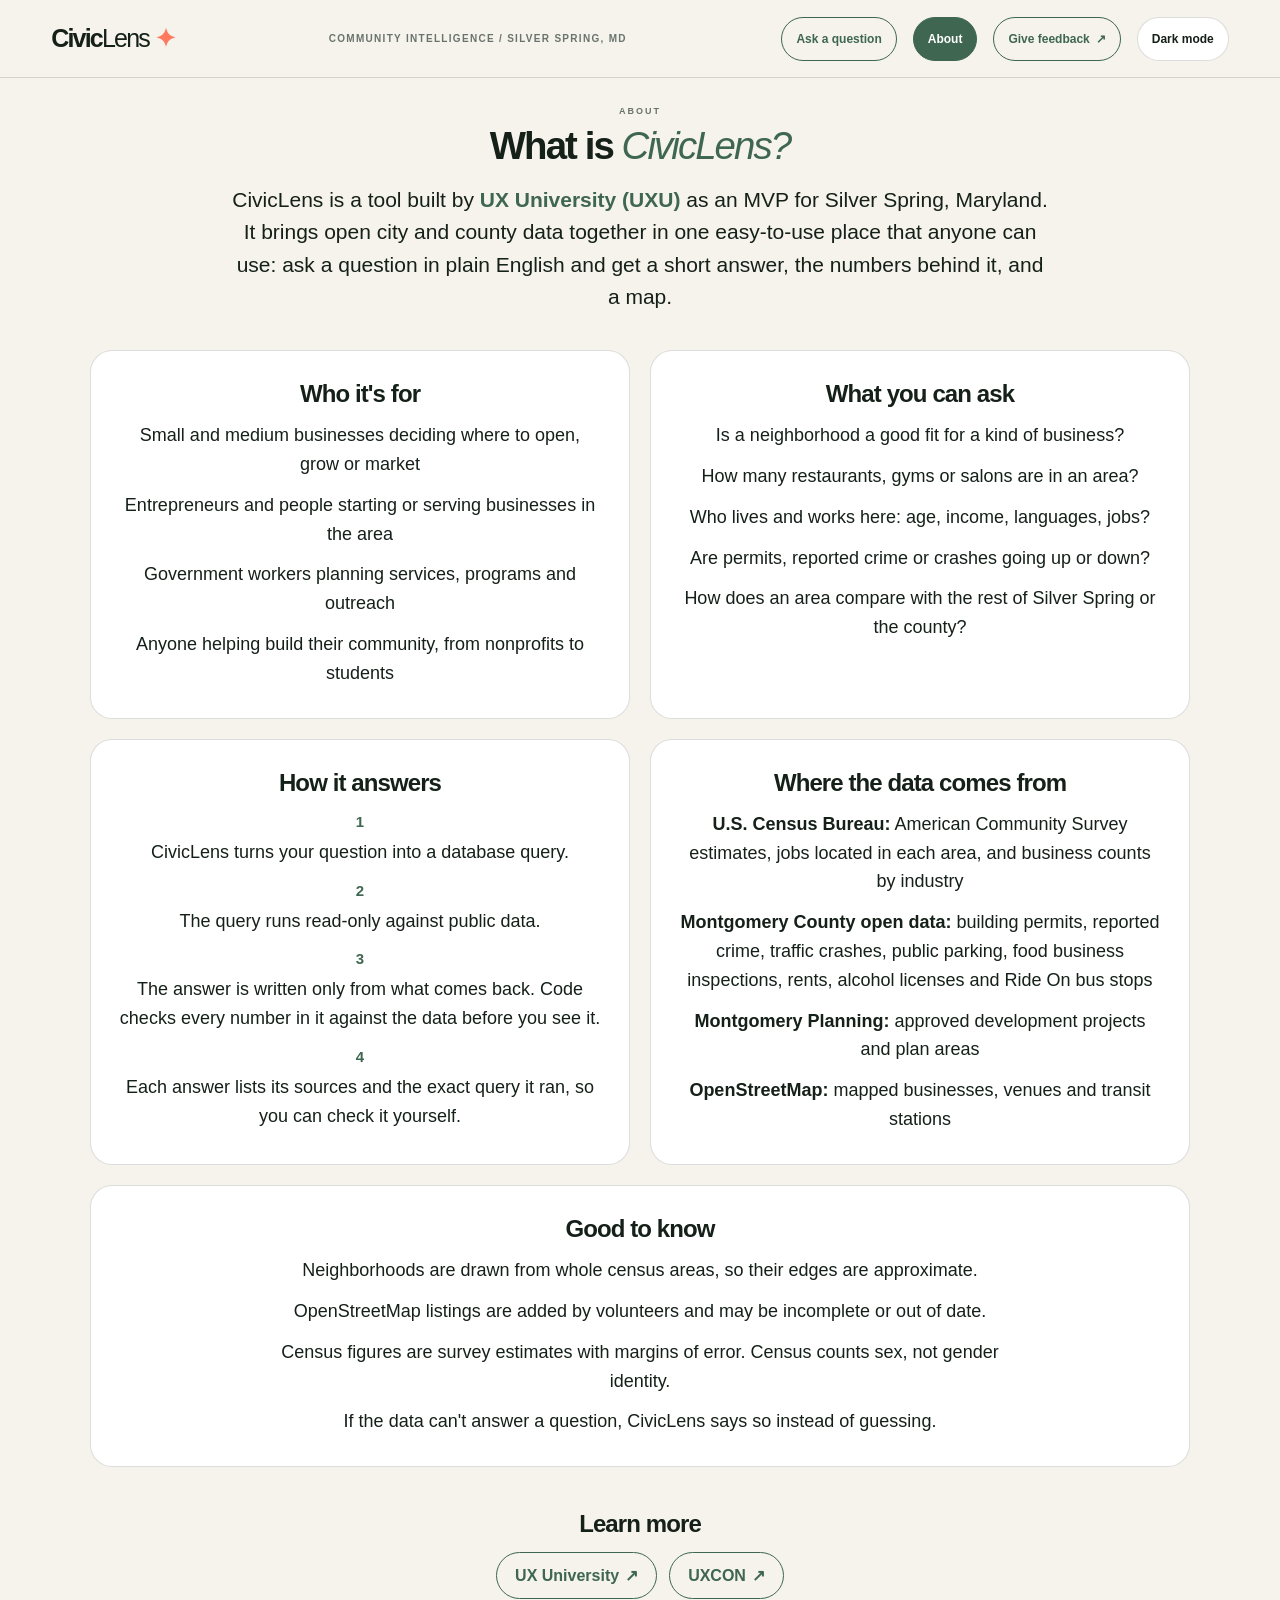
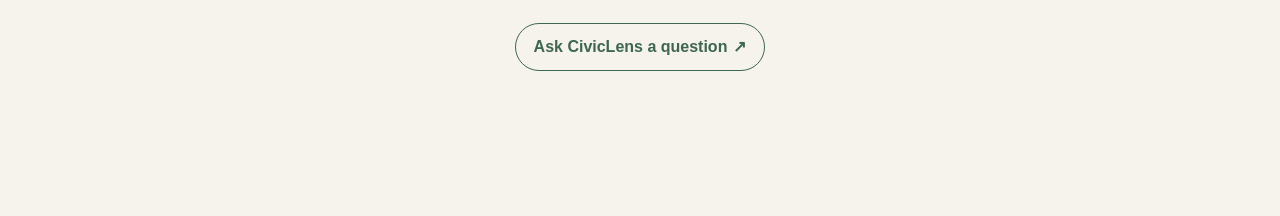
==== commit 0527d683: "Sticky menu; fuller, larger About page (Arwa's feedback) - The header stays pinned at the top on bot" ====
--- a/page/about.html
+++ b/page/about.html
@@ -5,7 +5,7 @@
     <meta name="viewport" content="width=device-width, initial-scale=1.0">
     <meta name="description" content="About CivicLens, a tool by UX University that brings Silver Spring's open data into one place.">
     <title>About CivicLens</title>
-    <link rel="stylesheet" href="style.css?v=nav-1">
+    <link rel="stylesheet" href="style.css?v=about-3">
     <script src="theme.js?v=places-theme-1"></script>
     <link rel="stylesheet" href="theme.css?v=about-1">
 </head>
@@ -31,14 +31,62 @@
         </div>
 
         <section class="about-body">
-            <p>CivicLens is a tool built by <a href="https://uxuniversity.io" target="_blank" rel="noopener">UX University (UXU)</a> as an MVP for Silver Spring, Maryland. It brings open city and county data together in one easy-to-use place that anyone can use.</p>
-            <p>It is built mainly for small and medium businesses, entrepreneurs, people starting or serving businesses in the area, government workers, and anyone helping build their community.</p>
+            <p class="about-lead">CivicLens is a tool built by <a href="https://uxuniversity.io" target="_blank" rel="noopener">UX University (UXU)</a> as an MVP for Silver Spring, Maryland. It brings open city and county data together in one easy-to-use place that anyone can use: ask a question in plain English and get a short answer, the numbers behind it, and a map.</p>
 
-            <h2>How it answers</h2>
-            <p>Ask a question in plain English. CivicLens writes a database query, runs it against public data, and writes the answer from what comes back. Every number in an answer comes from that data, and each answer lists its sources and the exact query it ran, so you can check it.</p>
-            <p>The data includes Census estimates, jobs and business counts, county records such as permits, crashes and reported crime, and mapped businesses from OpenStreetMap.</p>
+            <div class="about-grid">
+                <article class="about-card">
+                    <h2>Who it's for</h2>
+                    <ul>
+                        <li>Small and medium businesses deciding where to open, grow or market</li>
+                        <li>Entrepreneurs and people starting or serving businesses in the area</li>
+                        <li>Government workers planning services, programs and outreach</li>
+                        <li>Anyone helping build their community, from nonprofits to students</li>
+                    </ul>
+                </article>
 
-            <h2>Learn more</h2>
+                <article class="about-card">
+                    <h2>What you can ask</h2>
+                    <ul>
+                        <li>Is a neighborhood a good fit for a kind of business?</li>
+                        <li>How many restaurants, gyms or salons are in an area?</li>
+                        <li>Who lives and works here: age, income, languages, jobs?</li>
+                        <li>Are permits, reported crime or crashes going up or down?</li>
+                        <li>How does an area compare with the rest of Silver Spring or the county?</li>
+                    </ul>
+                </article>
+
+                <article class="about-card">
+                    <h2>How it answers</h2>
+                    <ol>
+                        <li>CivicLens turns your question into a database query.</li>
+                        <li>The query runs read-only against public data.</li>
+                        <li>The answer is written only from what comes back. Code checks every number in it against the data before you see it.</li>
+                        <li>Each answer lists its sources and the exact query it ran, so you can check it yourself.</li>
+                    </ol>
+                </article>
+
+                <article class="about-card">
+                    <h2>Where the data comes from</h2>
+                    <ul>
+                        <li><strong>U.S. Census Bureau:</strong> American Community Survey estimates, jobs located in each area, and business counts by industry</li>
+                        <li><strong>Montgomery County open data:</strong> building permits, reported crime, traffic crashes, public parking, food business inspections, rents, alcohol licenses and Ride On bus stops</li>
+                        <li><strong>Montgomery Planning:</strong> approved development projects and plan areas</li>
+                        <li><strong>OpenStreetMap:</strong> mapped businesses, venues and transit stations</li>
+                    </ul>
+                </article>
+            </div>
+
+            <article class="about-card about-wide">
+                <h2>Good to know</h2>
+                <ul>
+                    <li>Neighborhoods are drawn from whole census areas, so their edges are approximate.</li>
+                    <li>OpenStreetMap listings are added by volunteers and may be incomplete or out of date.</li>
+                    <li>Census figures are survey estimates with margins of error. Census counts sex, not gender identity.</li>
+                    <li>If the data can't answer a question, CivicLens says so instead of guessing.</li>
+                </ul>
+            </article>
+
+            <h2 class="about-section-title">Learn more</h2>
             <ul class="about-links">
                 <li><a href="https://uxuniversity.io" target="_blank" rel="noopener">UX University <span aria-hidden="true">&#x2197;&#xFE0E;</span></a></li>
                 <li><a href="https://www.uxconference.org/" target="_blank" rel="noopener">UXCON <span aria-hidden="true">&#x2197;&#xFE0E;</span></a></li>
--- a/page/style.css
+++ b/page/style.css
@@ -627,24 +627,50 @@
 /* The page you're on: filled, so the menu shows where you are. */
 .feedback-link[aria-current="page"]{background:var(--forest-light);color:var(--white);}
 [data-theme="dark"] .feedback-link[aria-current="page"]{background:var(--lime);color:#152019;}
-@media (max-width:760px){.feedback-link{padding:10px 12px;}.app-header .header-actions{flex-wrap:wrap;row-gap:8px;}}
+/* Phones: the pinned menu stays one short row (scrolls sideways if needed)
+   so it doesn't cover much of the screen. Buttons stay 40px tall to tap. */
+@media (max-width:760px){
+.app-header{row-gap:6px;padding-top:8px;padding-bottom:8px;}
+.app-header .header-actions{flex-wrap:nowrap;overflow-x:auto;width:100%;gap:8px;scrollbar-width:none;}
+.app-header .header-actions::-webkit-scrollbar{display:none;}
+.app-header .feedback-link,.app-header .theme-toggle{min-height:40px;padding:8px 12px;flex:0 0 auto;}
+}
 
 /* Places list starts closed so long answers stay short (Arwa, Nov 18). */
 .answer-places-body[hidden] { display: none; }
 #answerPlacesToggle { margin-top: 8px; }
 #answerPlacesToggle[hidden] { display: none; }
 
-/* About page: one centered column, headings in the site's own type */
+/* About page: centered, wide enough to fill the page, headings in the site's own type */
 .about-page .app-intro{justify-content:center;text-align:center;}
 .about-page .app-intro > div{margin:0 auto;}
-.about-body{max-width:680px;margin:0 auto;padding:8px 0 64px;font-size:16px;line-height:1.6;text-align:center;}
-.about-body p{margin:0 0 16px;}
-.about-body h2{margin:36px 0 12px;font-family:Arial,Helvetica,sans-serif;font-size:22px;font-weight:700;letter-spacing:-0.88px;line-height:1.1;}
+.about-body{max-width:1100px;margin:0 auto;padding:8px 0 72px;font-size:18px;line-height:1.6;text-align:center;}
+.about-body p{margin:0 0 18px;}
+.about-lead{max-width:820px;margin:0 auto 36px !important;font-size:21px;line-height:1.55;}
+.about-body h2{margin:0 0 14px;font-family:Arial,Helvetica,sans-serif;font-size:24px;font-weight:700;letter-spacing:-0.9px;line-height:1.1;}
+.about-section-title{margin-top:44px !important;}
+.about-grid{display:grid;grid-template-columns:repeat(2,minmax(0,1fr));gap:20px;margin-bottom:20px;}
+.about-card{padding:30px 28px;background:var(--white);border:1px solid var(--border);border-radius:22px;}
+.about-card ul,.about-card ol{margin:0;padding:0;list-style:none;display:grid;gap:12px;}
+.about-card ol{counter-reset:step;}
+.about-card ol li{counter-increment:step;}
+.about-card ol li::before{content:counter(step);display:block;margin:0 auto 4px;color:var(--forest-light);font-weight:800;font-size:15px;}
+.about-wide ul{max-width:760px;margin:0 auto;}
 .about-body a{color:var(--forest-light);font-weight:700;}
 .about-links{margin:0 0 24px;padding:0;list-style:none;display:flex;flex-wrap:wrap;justify-content:center;gap:12px;}
-.about-links a,.about-back{display:inline-flex;min-height:44px;padding:10px 16px;align-items:center;gap:6px;border:1px solid var(--forest-light);border-radius:100px;text-decoration:none;}
+.about-links a,.about-back{display:inline-flex;min-height:44px;padding:10px 18px;align-items:center;gap:6px;border:1px solid var(--forest-light);border-radius:100px;text-decoration:none;font-size:16px;}
 [data-theme="dark"] .about-body a{color:var(--lime);}
+[data-theme="dark"] .about-card ol li::before{color:var(--lime);}
 [data-theme="dark"] .about-links a,[data-theme="dark"] .about-back{border-color:var(--lime);}
+@media (max-width:760px){
+.about-body{font-size:17px;}
+.about-lead{font-size:18px;}
+.about-grid{grid-template-columns:1fr;}
+.about-card{padding:24px 20px;}
+}
+
+/* Sticky menu: stays at the top while the page scrolls, above the map. */
+.app-header{position:sticky;top:0;z-index:1100;background:var(--paper);}
 
 /* Data shown while the written answer is still coming */
 .app-answer-text.is-pending{color:var(--muted);font-style:italic;font-size:15px;}
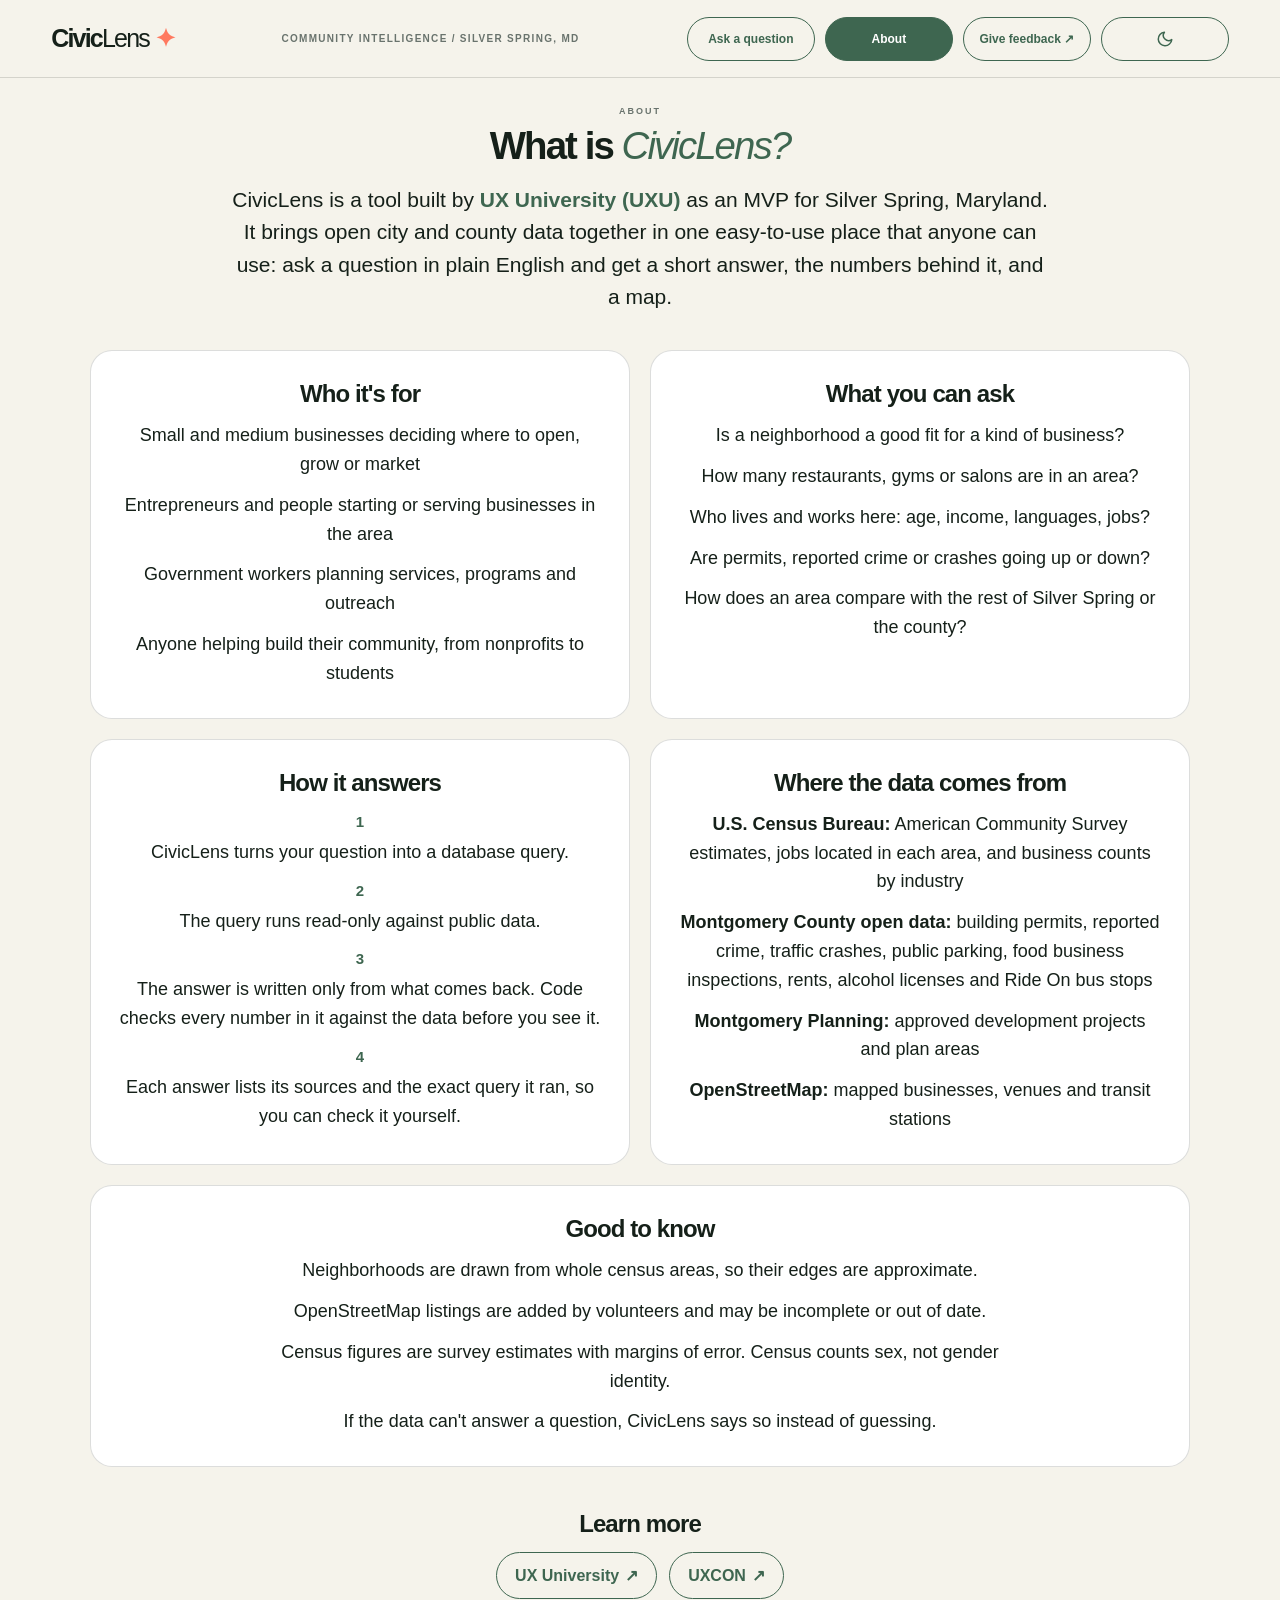
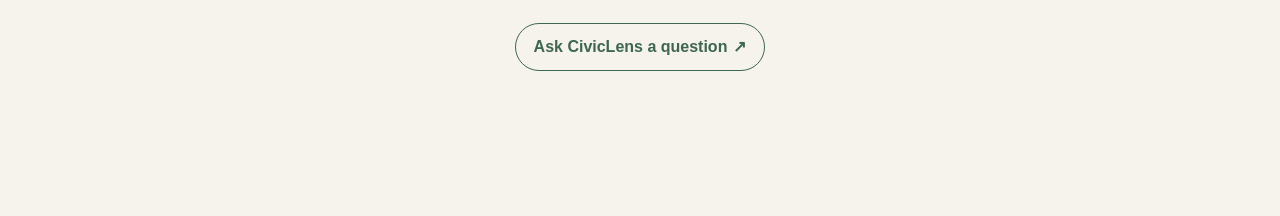
==== commit 5697affb: "Menu: equal-size buttons in one row; sun/moon icon for the theme (Arwa's feedback) - All four menu b" ====
--- a/page/about.html
+++ b/page/about.html
@@ -5,9 +5,9 @@
     <meta name="viewport" content="width=device-width, initial-scale=1.0">
     <meta name="description" content="About CivicLens, a tool by UX University that brings Silver Spring's open data into one place.">
     <title>About CivicLens</title>
-    <link rel="stylesheet" href="style.css?v=about-3">
-    <script src="theme.js?v=places-theme-1"></script>
-    <link rel="stylesheet" href="theme.css?v=about-1">
+    <link rel="stylesheet" href="style.css?v=nav-2">
+    <script src="theme.js?v=icon-1"></script>
+    <link rel="stylesheet" href="theme.css?v=icon-1">
 </head>
 <body class="app-page">
     <header class="app-header">
@@ -15,10 +15,10 @@
         <p>COMMUNITY INTELLIGENCE / SILVER SPRING, MD</p>
         <nav class="header-actions" aria-label="Site">
             <!-- Same links on every page; aria-current marks where you are. -->
-            <a class="feedback-link" href="./">Ask a question</a>
+            <a class="feedback-link" href="./"><span class="nav-full">Ask a question</span><span class="nav-short">Ask</span></a>
             <a class="feedback-link" href="about.html" aria-current="page">About</a>
-            <a class="feedback-link" href="https://docs.google.com/forms/d/e/1FAIpQLSe8izhY40wmvSQeN9AdVEj1FF-L1GhsGxq2x3kI-ZofCc-UVQ/viewform" target="_blank" rel="noopener">Give feedback <span aria-hidden="true">&#x2197;&#xFE0E;</span></a>
-            <button class="theme-toggle" type="button" aria-label="Switch to dark mode" hidden>Dark mode</button>
+            <a class="feedback-link" href="https://docs.google.com/forms/d/e/1FAIpQLSe8izhY40wmvSQeN9AdVEj1FF-L1GhsGxq2x3kI-ZofCc-UVQ/viewform" target="_blank" rel="noopener"><span class="nav-full">Give feedback <span aria-hidden="true">&#x2197;&#xFE0E;</span></span><span class="nav-short">Feedback</span></a>
+            <button class="theme-toggle" type="button" aria-label="Switch to dark mode" hidden></button>
         </nav>
     </header>
 
--- a/page/style.css
+++ b/page/style.css
@@ -627,13 +627,27 @@
 /* The page you're on: filled, so the menu shows where you are. */
 .feedback-link[aria-current="page"]{background:var(--forest-light);color:var(--white);}
 [data-theme="dark"] .feedback-link[aria-current="page"]{background:var(--lime);color:#152019;}
-/* Phones: the pinned menu stays one short row (scrolls sideways if needed)
-   so it doesn't cover much of the screen. Buttons stay 40px tall to tap. */
+/* Menu buttons: all the same size, same outline, on every page.
+   The theme toggle is a sun/moon icon styled like the links. */
+.nav-short{display:none;}
+.app-header .header-actions{display:grid;grid-template-columns:repeat(4,128px);gap:10px;}
+.app-header .feedback-link,.app-header .theme-toggle{box-sizing:border-box;width:100%;min-height:44px;padding:8px 10px;justify-content:center;
+  display:inline-flex;align-items:center;gap:6px;border:1px solid var(--forest-light);border-radius:100px;background:transparent;
+  color:var(--forest-light);font-size:12px;font-weight:700;white-space:nowrap;text-decoration:none;cursor:pointer;}
+.app-header .theme-toggle[hidden]{display:inline-flex;visibility:hidden;}
+.app-header .feedback-link:hover,.app-header .theme-toggle:hover{background:var(--forest-light);color:var(--white);}
+.app-header .feedback-link[aria-current="page"]{background:var(--forest-light);color:var(--white);}
+[data-theme="dark"] .app-header .feedback-link,[data-theme="dark"] .app-header .theme-toggle{border-color:var(--lime);color:var(--lime);background:transparent;}
+[data-theme="dark"] .app-header .feedback-link:hover,[data-theme="dark"] .app-header .theme-toggle:hover,
+[data-theme="dark"] .app-header .feedback-link[aria-current="page"]{background:var(--lime);color:#152019;}
+/* Phones: one row of four equal buttons with short labels. */
 @media (max-width:760px){
-.app-header{row-gap:6px;padding-top:8px;padding-bottom:8px;}
-.app-header .header-actions{flex-wrap:nowrap;overflow-x:auto;width:100%;gap:8px;scrollbar-width:none;}
-.app-header .header-actions::-webkit-scrollbar{display:none;}
-.app-header .feedback-link,.app-header .theme-toggle{min-height:40px;padding:8px 12px;flex:0 0 auto;}
+.app-header{row-gap:8px;padding-top:8px;padding-bottom:8px;}
+.app-header .header-actions{width:100%;grid-template-columns:repeat(4,minmax(0,1fr));gap:8px;}
+.app-header .feedback-link,.app-header .theme-toggle{min-height:40px;padding:6px 4px;}
+.nav-full{display:none;}
+.nav-short{display:inline;}
+}
 }
 
 /* Places list starts closed so long answers stay short (Arwa, Nov 18). */
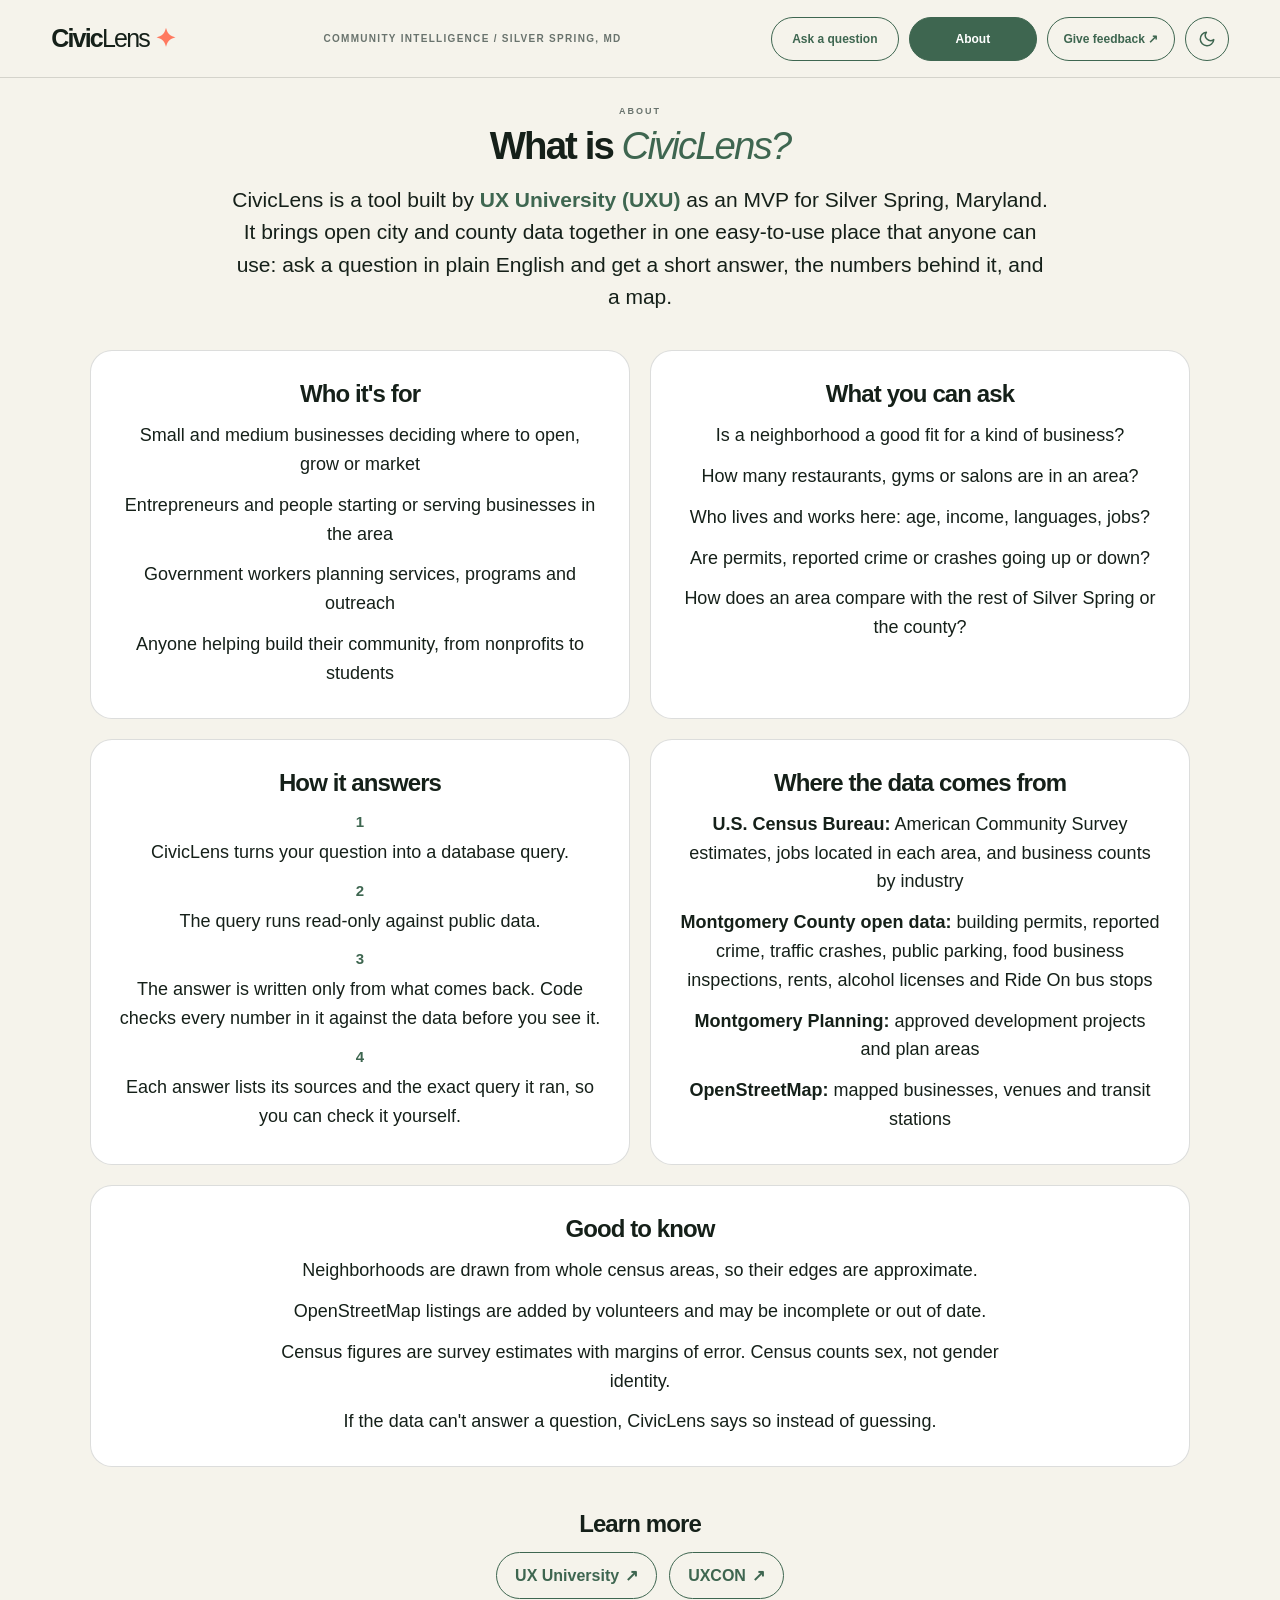
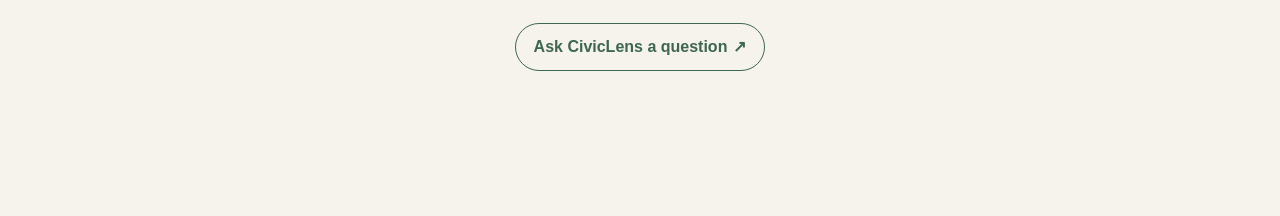
==== commit d37ce540: "Theme toggle: small round icon button (Arwa's reference) The sun/moon toggle is now a circle as tall" ====
--- a/page/about.html
+++ b/page/about.html
@@ -5,7 +5,7 @@
     <meta name="viewport" content="width=device-width, initial-scale=1.0">
     <meta name="description" content="About CivicLens, a tool by UX University that brings Silver Spring's open data into one place.">
     <title>About CivicLens</title>
-    <link rel="stylesheet" href="style.css?v=nav-2">
+    <link rel="stylesheet" href="style.css?v=nav-3">
     <script src="theme.js?v=icon-1"></script>
     <link rel="stylesheet" href="theme.css?v=icon-1">
 </head>
--- a/page/style.css
+++ b/page/style.css
@@ -630,11 +630,13 @@
 /* Menu buttons: all the same size, same outline, on every page.
    The theme toggle is a sun/moon icon styled like the links. */
 .nav-short{display:none;}
-.app-header .header-actions{display:grid;grid-template-columns:repeat(4,128px);gap:10px;}
+.app-header .header-actions{display:grid;grid-template-columns:repeat(3,128px) 44px;gap:10px;align-items:center;}
 .app-header .feedback-link,.app-header .theme-toggle{box-sizing:border-box;width:100%;min-height:44px;padding:8px 10px;justify-content:center;
   display:inline-flex;align-items:center;gap:6px;border:1px solid var(--forest-light);border-radius:100px;background:transparent;
   color:var(--forest-light);font-size:12px;font-weight:700;white-space:nowrap;text-decoration:none;cursor:pointer;}
 .app-header .theme-toggle[hidden]{display:inline-flex;visibility:hidden;}
+/* The theme toggle is a round icon button, as tall as the others. */
+.app-header .theme-toggle{width:44px;height:44px;padding:0;border-radius:50%;}
 .app-header .feedback-link:hover,.app-header .theme-toggle:hover{background:var(--forest-light);color:var(--white);}
 .app-header .feedback-link[aria-current="page"]{background:var(--forest-light);color:var(--white);}
 [data-theme="dark"] .app-header .feedback-link,[data-theme="dark"] .app-header .theme-toggle{border-color:var(--lime);color:var(--lime);background:transparent;}
@@ -643,7 +645,8 @@
 /* Phones: one row of four equal buttons with short labels. */
 @media (max-width:760px){
 .app-header{row-gap:8px;padding-top:8px;padding-bottom:8px;}
-.app-header .header-actions{width:100%;grid-template-columns:repeat(4,minmax(0,1fr));gap:8px;}
+.app-header .header-actions{width:100%;grid-template-columns:repeat(3,minmax(0,1fr)) 40px;gap:8px;}
+.app-header .theme-toggle{width:40px;height:40px;min-height:40px;padding:0;}
 .app-header .feedback-link,.app-header .theme-toggle{min-height:40px;padding:6px 4px;}
 .nav-full{display:none;}
 .nav-short{display:inline;}
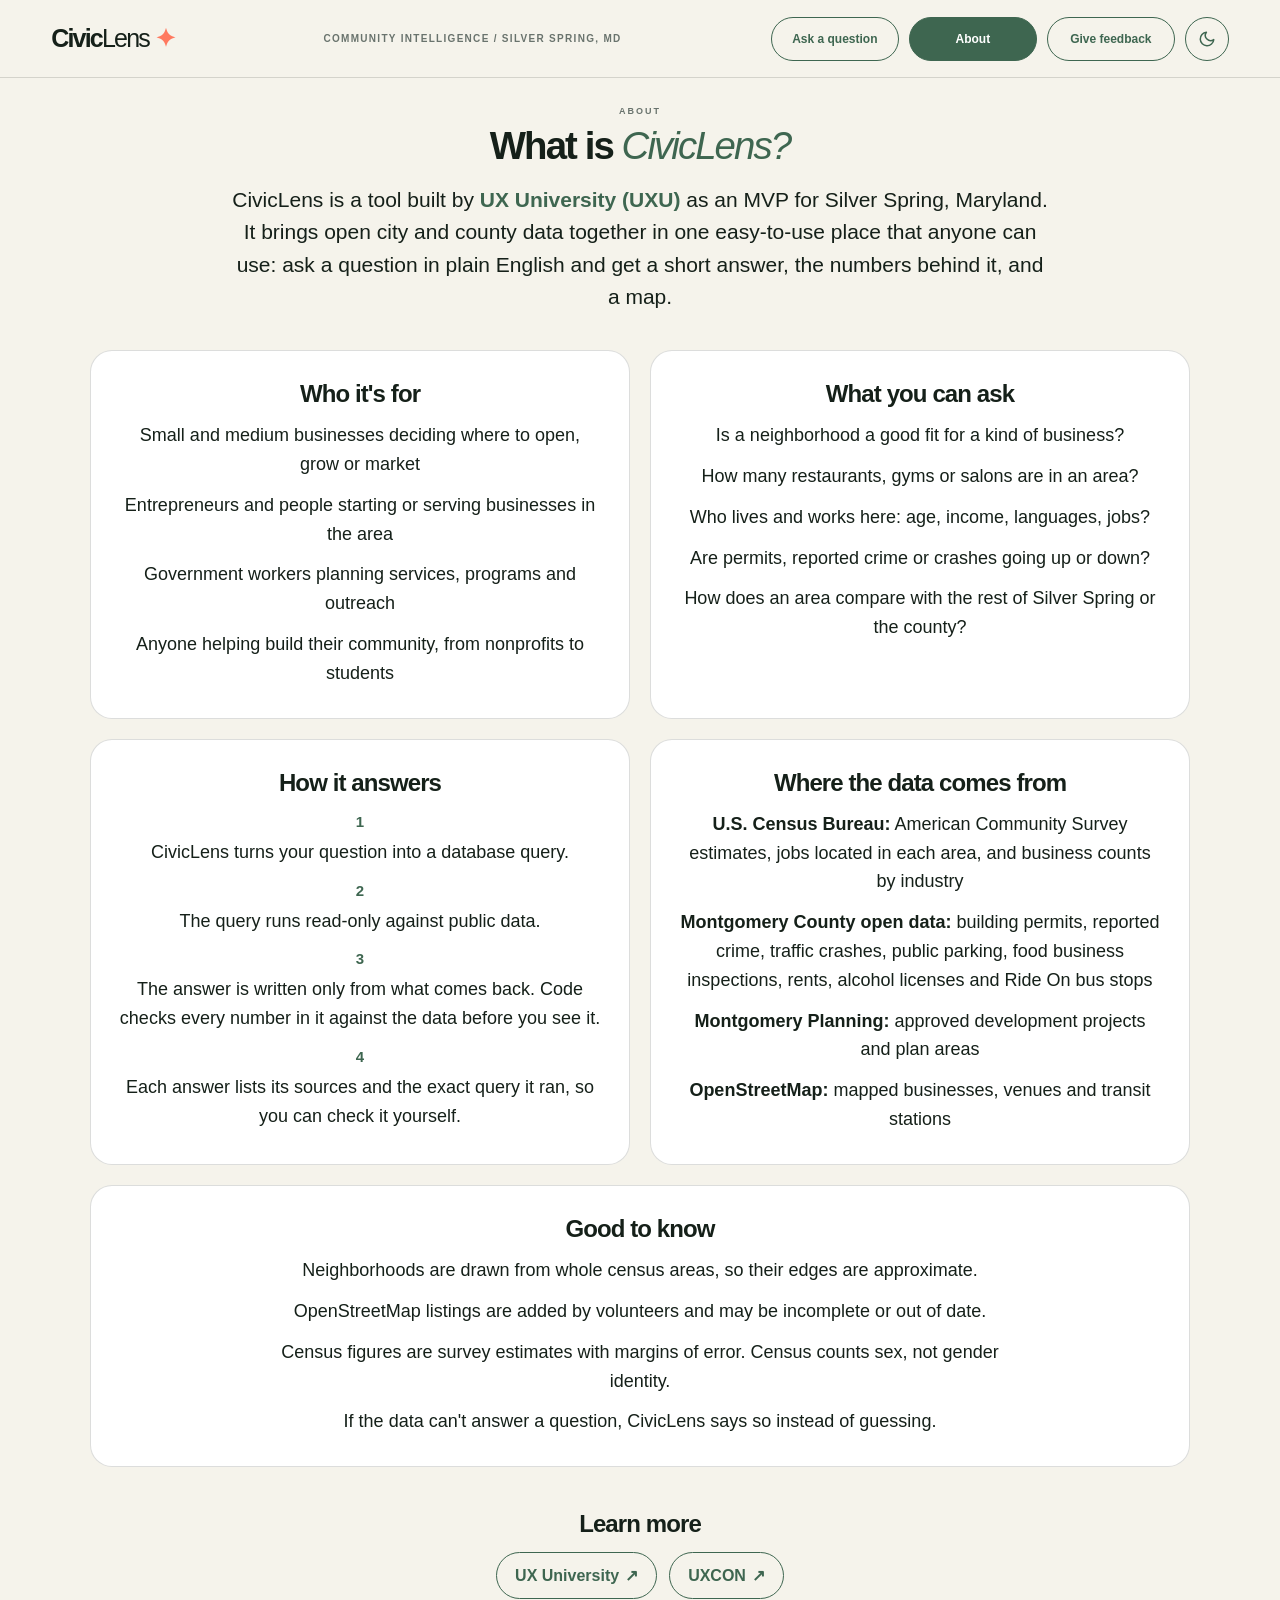
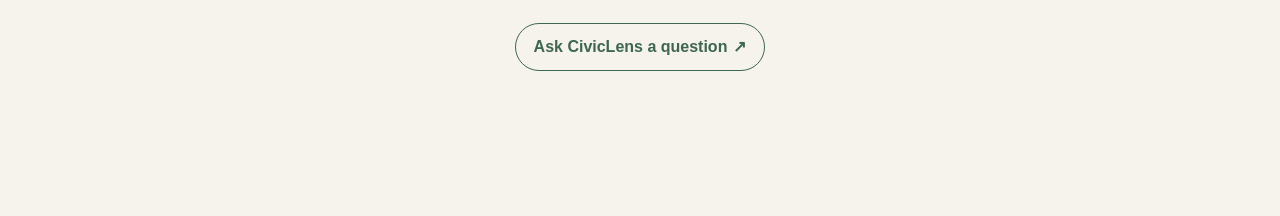
==== commit 371bfdb5: "Feedback page on the site, with the form embedded (Arwa's request) "Give feedback" used to open Goog" ====
--- a/page/about.html
+++ b/page/about.html
@@ -5,7 +5,7 @@
     <meta name="viewport" content="width=device-width, initial-scale=1.0">
     <meta name="description" content="About CivicLens, a tool by UX University that brings Silver Spring's open data into one place.">
     <title>About CivicLens</title>
-    <link rel="stylesheet" href="style.css?v=nav-3">
+    <link rel="stylesheet" href="style.css?v=feedback-1">
     <script src="theme.js?v=icon-1"></script>
     <link rel="stylesheet" href="theme.css?v=icon-1">
 </head>
@@ -17,7 +17,7 @@
             <!-- Same links on every page; aria-current marks where you are. -->
             <a class="feedback-link" href="./"><span class="nav-full">Ask a question</span><span class="nav-short">Ask</span></a>
             <a class="feedback-link" href="about.html" aria-current="page">About</a>
-            <a class="feedback-link" href="https://docs.google.com/forms/d/e/1FAIpQLSe8izhY40wmvSQeN9AdVEj1FF-L1GhsGxq2x3kI-ZofCc-UVQ/viewform" target="_blank" rel="noopener"><span class="nav-full">Give feedback <span aria-hidden="true">&#x2197;&#xFE0E;</span></span><span class="nav-short">Feedback</span></a>
+            <a class="feedback-link" href="feedback.html"><span class="nav-full">Give feedback</span><span class="nav-short">Feedback</span></a>
             <button class="theme-toggle" type="button" aria-label="Switch to dark mode" hidden></button>
         </nav>
     </header>
--- a/page/style.css
+++ b/page/style.css
@@ -686,6 +686,12 @@
 .about-card{padding:24px 20px;}
 }
 
+/* Feedback page: the Google Form embedded in a card */
+.feedback-frame{max-width:760px;margin:0 auto 16px;background:#fff;border:1px solid var(--border);border-radius:22px;overflow:hidden;}
+.feedback-frame iframe{display:block;width:100%;height:620px;border:0;}
+.feedback-fallback{font-size:15px;}
+@media (max-width:760px){.feedback-frame iframe{height:720px;}}
+
 /* Sticky menu: stays at the top while the page scrolls, above the map. */
 .app-header{position:sticky;top:0;z-index:1100;background:var(--paper);}
 
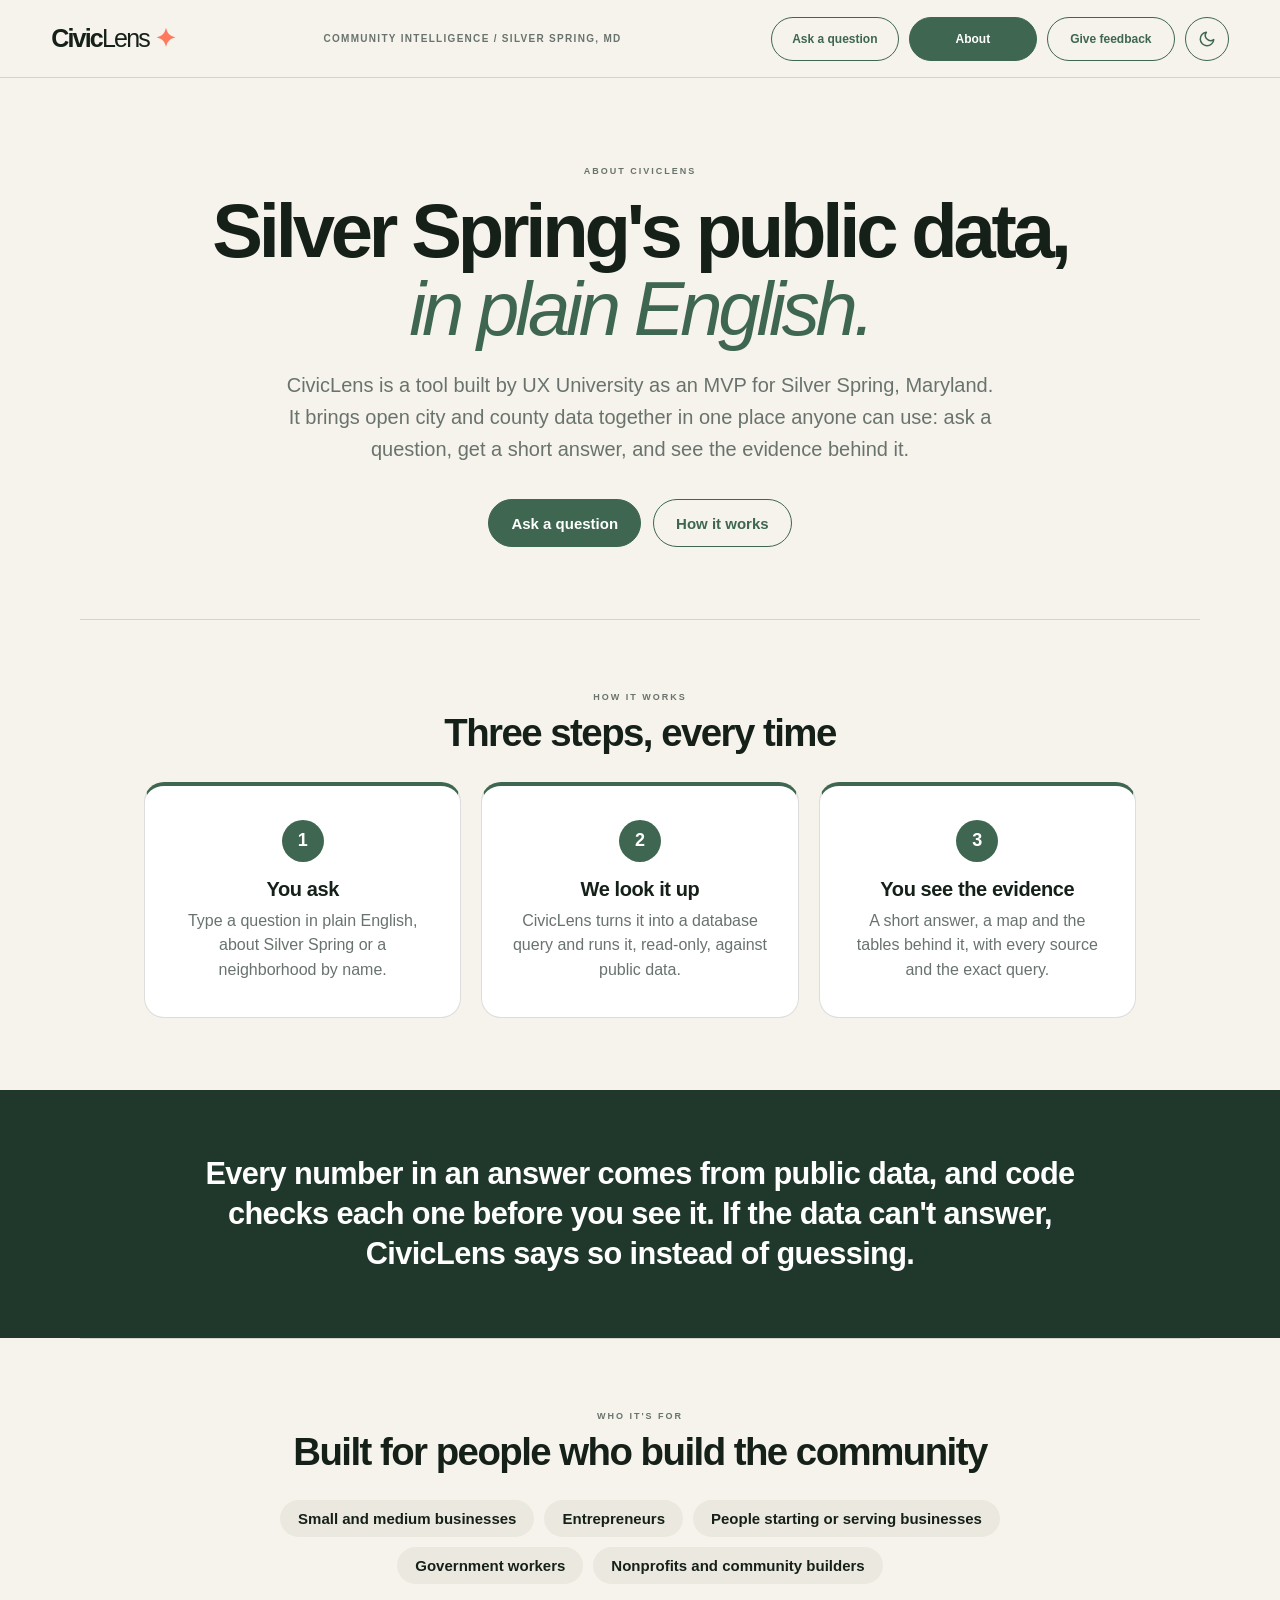
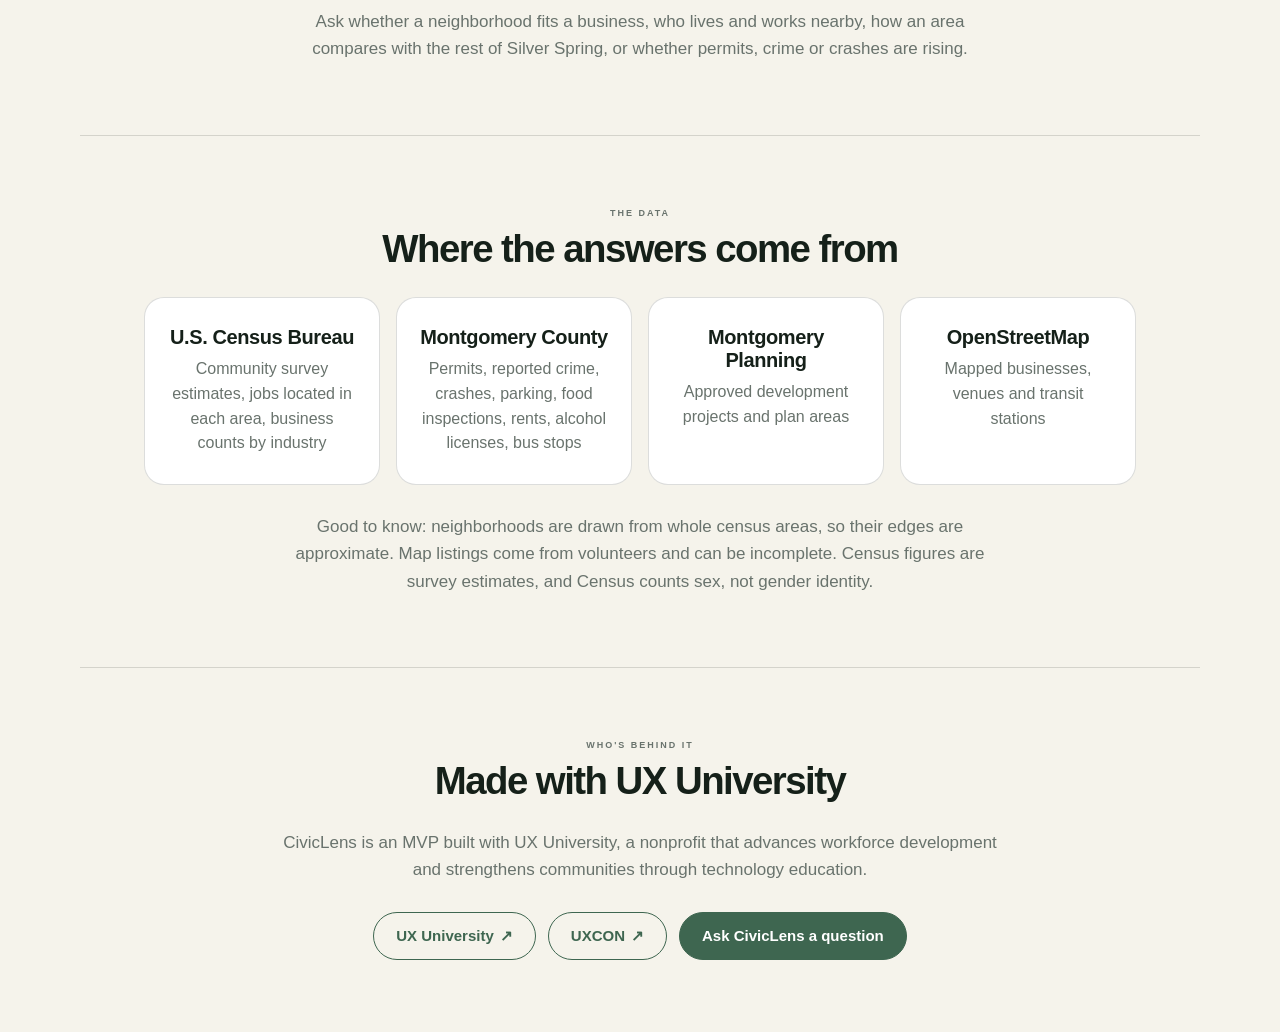
==== commit 5ae50a42: "Redesign the About page (inspired by USAFacts and Linear), all centered Looked at About pages from U" ====
--- a/page/about.html
+++ b/page/about.html
@@ -5,7 +5,7 @@
     <meta name="viewport" content="width=device-width, initial-scale=1.0">
     <meta name="description" content="About CivicLens, a tool by UX University that brings Silver Spring's open data into one place.">
     <title>About CivicLens</title>
-    <link rel="stylesheet" href="style.css?v=feedback-1">
+    <link rel="stylesheet" href="style.css?v=about-4">
     <script src="theme.js?v=icon-1"></script>
     <link rel="stylesheet" href="theme.css?v=icon-1">
 </head>
@@ -22,77 +22,66 @@
         </nav>
     </header>
 
-    <main class="app-shell about-page">
-        <div class="app-intro">
-            <div>
-                <p class="section-label">ABOUT</p>
-                <h1>What is <em>CivicLens?</em></h1>
+    <main class="about-page">
+        <!-- Hero: one big line of what CivicLens is, then where to go. -->
+        <section class="about-hero">
+            <p class="section-label">ABOUT CIVICLENS</p>
+            <h1>Silver Spring's public data, <em>in plain English.</em></h1>
+            <p class="about-lead">CivicLens is a tool built by UX University as an MVP for Silver Spring, Maryland. It brings open city and county data together in one place anyone can use: ask a question, get a short answer, and see the evidence behind it.</p>
+            <div class="about-actions">
+                <a class="about-button is-primary" href="./">Ask a question</a>
+                <a class="about-button" href="#how-it-works">How it works</a>
             </div>
-        </div>
+        </section>
 
-        <section class="about-body">
-            <p class="about-lead">CivicLens is a tool built by <a href="https://uxuniversity.io" target="_blank" rel="noopener">UX University (UXU)</a> as an MVP for Silver Spring, Maryland. It brings open city and county data together in one easy-to-use place that anyone can use: ask a question in plain English and get a short answer, the numbers behind it, and a map.</p>
+        <section class="about-section" id="how-it-works">
+            <p class="section-label">HOW IT WORKS</p>
+            <h2>Three steps, every time</h2>
+            <ol class="about-steps">
+                <li><span class="about-step-number">1</span><h3>You ask</h3><p>Type a question in plain English, about Silver Spring or a neighborhood by name.</p></li>
+                <li><span class="about-step-number">2</span><h3>We look it up</h3><p>CivicLens turns it into a database query and runs it, read-only, against public data.</p></li>
+                <li><span class="about-step-number">3</span><h3>You see the evidence</h3><p>A short answer, a map and the tables behind it, with every source and the exact query.</p></li>
+            </ol>
+        </section>
 
-            <div class="about-grid">
-                <article class="about-card">
-                    <h2>Who it's for</h2>
-                    <ul>
-                        <li>Small and medium businesses deciding where to open, grow or market</li>
-                        <li>Entrepreneurs and people starting or serving businesses in the area</li>
-                        <li>Government workers planning services, programs and outreach</li>
-                        <li>Anyone helping build their community, from nonprofits to students</li>
-                    </ul>
-                </article>
+        <section class="about-promise">
+            <p>Every number in an answer comes from public data, and code checks each one before you see it. If the data can't answer, CivicLens says so instead of guessing.</p>
+        </section>
 
-                <article class="about-card">
-                    <h2>What you can ask</h2>
-                    <ul>
-                        <li>Is a neighborhood a good fit for a kind of business?</li>
-                        <li>How many restaurants, gyms or salons are in an area?</li>
-                        <li>Who lives and works here: age, income, languages, jobs?</li>
-                        <li>Are permits, reported crime or crashes going up or down?</li>
-                        <li>How does an area compare with the rest of Silver Spring or the county?</li>
-                    </ul>
-                </article>
+        <section class="about-section">
+            <p class="section-label">WHO IT'S FOR</p>
+            <h2>Built for people who build the community</h2>
+            <ul class="about-tags">
+                <li>Small and medium businesses</li>
+                <li>Entrepreneurs</li>
+                <li>People starting or serving businesses</li>
+                <li>Government workers</li>
+                <li>Nonprofits and community builders</li>
+            </ul>
+            <p class="about-note">Ask whether a neighborhood fits a business, who lives and works nearby, how an area compares with the rest of Silver Spring, or whether permits, crime or crashes are rising.</p>
+        </section>
 
-                <article class="about-card">
-                    <h2>How it answers</h2>
-                    <ol>
-                        <li>CivicLens turns your question into a database query.</li>
-                        <li>The query runs read-only against public data.</li>
-                        <li>The answer is written only from what comes back. Code checks every number in it against the data before you see it.</li>
-                        <li>Each answer lists its sources and the exact query it ran, so you can check it yourself.</li>
-                    </ol>
-                </article>
+        <section class="about-section">
+            <p class="section-label">THE DATA</p>
+            <h2>Where the answers come from</h2>
+            <ul class="about-sources">
+                <li><h3>U.S. Census Bureau</h3><p>Community survey estimates, jobs located in each area, business counts by industry</p></li>
+                <li><h3>Montgomery County</h3><p>Permits, reported crime, crashes, parking, food inspections, rents, alcohol licenses, bus stops</p></li>
+                <li><h3>Montgomery Planning</h3><p>Approved development projects and plan areas</p></li>
+                <li><h3>OpenStreetMap</h3><p>Mapped businesses, venues and transit stations</p></li>
+            </ul>
+            <p class="about-note">Good to know: neighborhoods are drawn from whole census areas, so their edges are approximate. Map listings come from volunteers and can be incomplete. Census figures are survey estimates, and Census counts sex, not gender identity.</p>
+        </section>
 
-                <article class="about-card">
-                    <h2>Where the data comes from</h2>
-                    <ul>
-                        <li><strong>U.S. Census Bureau:</strong> American Community Survey estimates, jobs located in each area, and business counts by industry</li>
-                        <li><strong>Montgomery County open data:</strong> building permits, reported crime, traffic crashes, public parking, food business inspections, rents, alcohol licenses and Ride On bus stops</li>
-                        <li><strong>Montgomery Planning:</strong> approved development projects and plan areas</li>
-                        <li><strong>OpenStreetMap:</strong> mapped businesses, venues and transit stations</li>
-                    </ul>
-                </article>
+        <section class="about-section about-closing">
+            <p class="section-label">WHO'S BEHIND IT</p>
+            <h2>Made with UX University</h2>
+            <p class="about-note">CivicLens is an MVP built with UX University, a nonprofit that advances workforce development and strengthens communities through technology education.</p>
+            <div class="about-actions">
+                <a class="about-button" href="https://uxuniversity.io" target="_blank" rel="noopener">UX University <span aria-hidden="true">&#x2197;&#xFE0E;</span></a>
+                <a class="about-button" href="https://www.uxconference.org/" target="_blank" rel="noopener">UXCON <span aria-hidden="true">&#x2197;&#xFE0E;</span></a>
+                <a class="about-button is-primary" href="./">Ask CivicLens a question</a>
             </div>
-
-            <article class="about-card about-wide">
-                <h2>Good to know</h2>
-                <ul>
-                    <li>Neighborhoods are drawn from whole census areas, so their edges are approximate.</li>
-                    <li>OpenStreetMap listings are added by volunteers and may be incomplete or out of date.</li>
-                    <li>Census figures are survey estimates with margins of error. Census counts sex, not gender identity.</li>
-                    <li>If the data can't answer a question, CivicLens says so instead of guessing.</li>
-                </ul>
-            </article>
-
-            <h2 class="about-section-title">Learn more</h2>
-            <ul class="about-links">
-                <li><a href="https://uxuniversity.io" target="_blank" rel="noopener">UX University <span aria-hidden="true">&#x2197;&#xFE0E;</span></a></li>
-                <li><a href="https://www.uxconference.org/" target="_blank" rel="noopener">UXCON <span aria-hidden="true">&#x2197;&#xFE0E;</span></a></li>
-            </ul>
-
-            <p><a class="about-back" href="./">Ask CivicLens a question <span aria-hidden="true">&#x2197;&#xFE0E;</span></a></p>
         </section>
     </main>
 </body>
--- a/page/style.css
+++ b/page/style.css
@@ -658,38 +658,55 @@
 #answerPlacesToggle { margin-top: 8px; }
 #answerPlacesToggle[hidden] { display: none; }
 
-/* About page: centered, wide enough to fill the page, headings in the site's own type */
-.about-page .app-intro{justify-content:center;text-align:center;}
-.about-page .app-intro > div{margin:0 auto;}
-.about-body{max-width:1100px;margin:0 auto;padding:8px 0 72px;font-size:18px;line-height:1.6;text-align:center;}
-.about-body p{margin:0 0 18px;}
-.about-lead{max-width:820px;margin:0 auto 36px !important;font-size:21px;line-height:1.55;}
-.about-body h2{margin:0 0 14px;font-family:Arial,Helvetica,sans-serif;font-size:24px;font-weight:700;letter-spacing:-0.9px;line-height:1.1;}
-.about-section-title{margin-top:44px !important;}
-.about-grid{display:grid;grid-template-columns:repeat(2,minmax(0,1fr));gap:20px;margin-bottom:20px;}
-.about-card{padding:30px 28px;background:var(--white);border:1px solid var(--border);border-radius:22px;}
-.about-card ul,.about-card ol{margin:0;padding:0;list-style:none;display:grid;gap:12px;}
-.about-card ol{counter-reset:step;}
-.about-card ol li{counter-increment:step;}
-.about-card ol li::before{content:counter(step);display:block;margin:0 auto 4px;color:var(--forest-light);font-weight:800;font-size:15px;}
-.about-wide ul{max-width:760px;margin:0 auto;}
-.about-body a{color:var(--forest-light);font-weight:700;}
-.about-links{margin:0 0 24px;padding:0;list-style:none;display:flex;flex-wrap:wrap;justify-content:center;gap:12px;}
-.about-links a,.about-back{display:inline-flex;min-height:44px;padding:10px 18px;align-items:center;gap:6px;border:1px solid var(--forest-light);border-radius:100px;text-decoration:none;font-size:16px;}
-[data-theme="dark"] .about-body a{color:var(--lime);}
-[data-theme="dark"] .about-card ol li::before{color:var(--lime);}
-[data-theme="dark"] .about-links a,[data-theme="dark"] .about-back{border-color:var(--lime);}
+/* About page (Nov 28 redesign, after USAFacts and Linear): a big centered
+   headline, numbered steps, one promise band, short sections. All centered. */
+.about-page{text-align:center;}
+.about-page h2{margin:10px 0 28px;font-family:Arial,Helvetica,sans-serif;font-size:clamp(28px,3vw,40px);font-weight:700;letter-spacing:-.04em;line-height:1.08;}
+.about-page h3{margin:0 0 8px;font-size:20px;font-weight:700;letter-spacing:-.02em;}
+.about-page a{color:inherit;}
+.about-hero{max-width:1180px;margin:0 auto;padding:88px 5% 72px;}
+.about-hero h1{margin:16px 0 22px;font-size:clamp(40px,6vw,76px);line-height:1.02;letter-spacing:-.055em;}
+.about-hero h1 em{display:block;color:var(--forest-light);font-weight:400;}
+.about-lead{max-width:720px;margin:0 auto 34px;color:var(--muted);font-size:20px;line-height:1.6;}
+.about-actions{display:flex;flex-wrap:wrap;justify-content:center;gap:12px;}
+.about-button{display:inline-flex;align-items:center;gap:6px;min-height:48px;padding:12px 22px;border:1px solid var(--forest-light);border-radius:100px;color:var(--forest-light) !important;font-size:15px;font-weight:700;text-decoration:none;}
+.about-button:hover{background:var(--forest-light);color:var(--white) !important;}
+.about-button.is-primary{background:var(--forest-light);color:var(--white) !important;}
+.about-section{max-width:1120px;margin:0 auto;padding:72px 5%;border-top:1px solid var(--border);scroll-margin-top:96px;}
+.about-steps{margin:0;padding:0;list-style:none;display:grid;grid-template-columns:repeat(3,minmax(0,1fr));gap:20px;}
+.about-steps li{padding:34px 28px;background:var(--white);border:1px solid var(--border);border-top:4px solid var(--forest-light);border-radius:20px;}
+.about-steps p,.about-sources p{margin:0;color:var(--muted);font-size:16px;line-height:1.55;}
+.about-step-number{display:inline-grid;place-items:center;width:42px;height:42px;margin-bottom:16px;border-radius:50%;background:var(--forest-light);color:var(--white);font-weight:800;font-size:18px;}
+.about-promise{padding:64px 5%;background:var(--forest);color:#fff;}
+.about-promise p{max-width:900px;margin:0 auto;font-size:clamp(22px,2.4vw,32px);font-weight:700;line-height:1.3;letter-spacing:-.02em;}
+.about-tags{margin:0 auto 24px;padding:0;list-style:none;display:flex;flex-wrap:wrap;justify-content:center;gap:10px;max-width:860px;}
+.about-tags li{padding:10px 18px;border-radius:100px;background:var(--paper-dark);font-size:15px;font-weight:700;}
+.about-note{max-width:720px;margin:0 auto;color:var(--muted);font-size:17px;line-height:1.6;}
+.about-sources{margin:0 0 28px;padding:0;list-style:none;display:grid;grid-template-columns:repeat(4,minmax(0,1fr));gap:16px;}
+.about-sources li{padding:28px 22px;background:var(--white);border:1px solid var(--border);border-radius:20px;}
+.about-closing .about-note{margin-bottom:28px;}
+[data-theme="dark"] .about-hero h1 em{color:var(--lime);}
+[data-theme="dark"] .about-button{border-color:var(--lime);color:var(--lime) !important;}
+[data-theme="dark"] .about-button:hover,[data-theme="dark"] .about-button.is-primary{background:var(--lime);color:#152019 !important;}
+[data-theme="dark"] .about-steps li{border-top-color:var(--lime);}
+[data-theme="dark"] .about-step-number{background:var(--lime);color:#152019;}
+[data-theme="dark"] .about-promise{background:var(--lime);color:#152019;}
+@media (max-width:900px){.about-sources{grid-template-columns:repeat(2,minmax(0,1fr));}}
 @media (max-width:760px){
-.about-body{font-size:17px;}
+.about-hero{padding:52px 6% 48px;}
 .about-lead{font-size:18px;}
-.about-grid{grid-template-columns:1fr;}
-.about-card{padding:24px 20px;}
+.about-section{padding:52px 6%;}
+.about-steps,.about-sources{grid-template-columns:1fr;}
+.about-promise{padding:44px 6%;}
 }
 
 /* Feedback page: the Google Form embedded in a card */
 .feedback-frame{max-width:760px;margin:0 auto 16px;background:#fff;border:1px solid var(--border);border-radius:22px;overflow:hidden;}
 .feedback-frame iframe{display:block;width:100%;height:620px;border:0;}
-.feedback-fallback{font-size:15px;}
+.feedback-fallback{font-size:15px;color:var(--muted);}
+.feedback-fallback a{font-weight:700;}
+.feedback-hero{padding-bottom:64px;}
+.feedback-hero .about-lead{margin-bottom:28px;}
 @media (max-width:760px){.feedback-frame iframe{height:720px;}}
 
 /* Sticky menu: stays at the top while the page scrolls, above the map. */
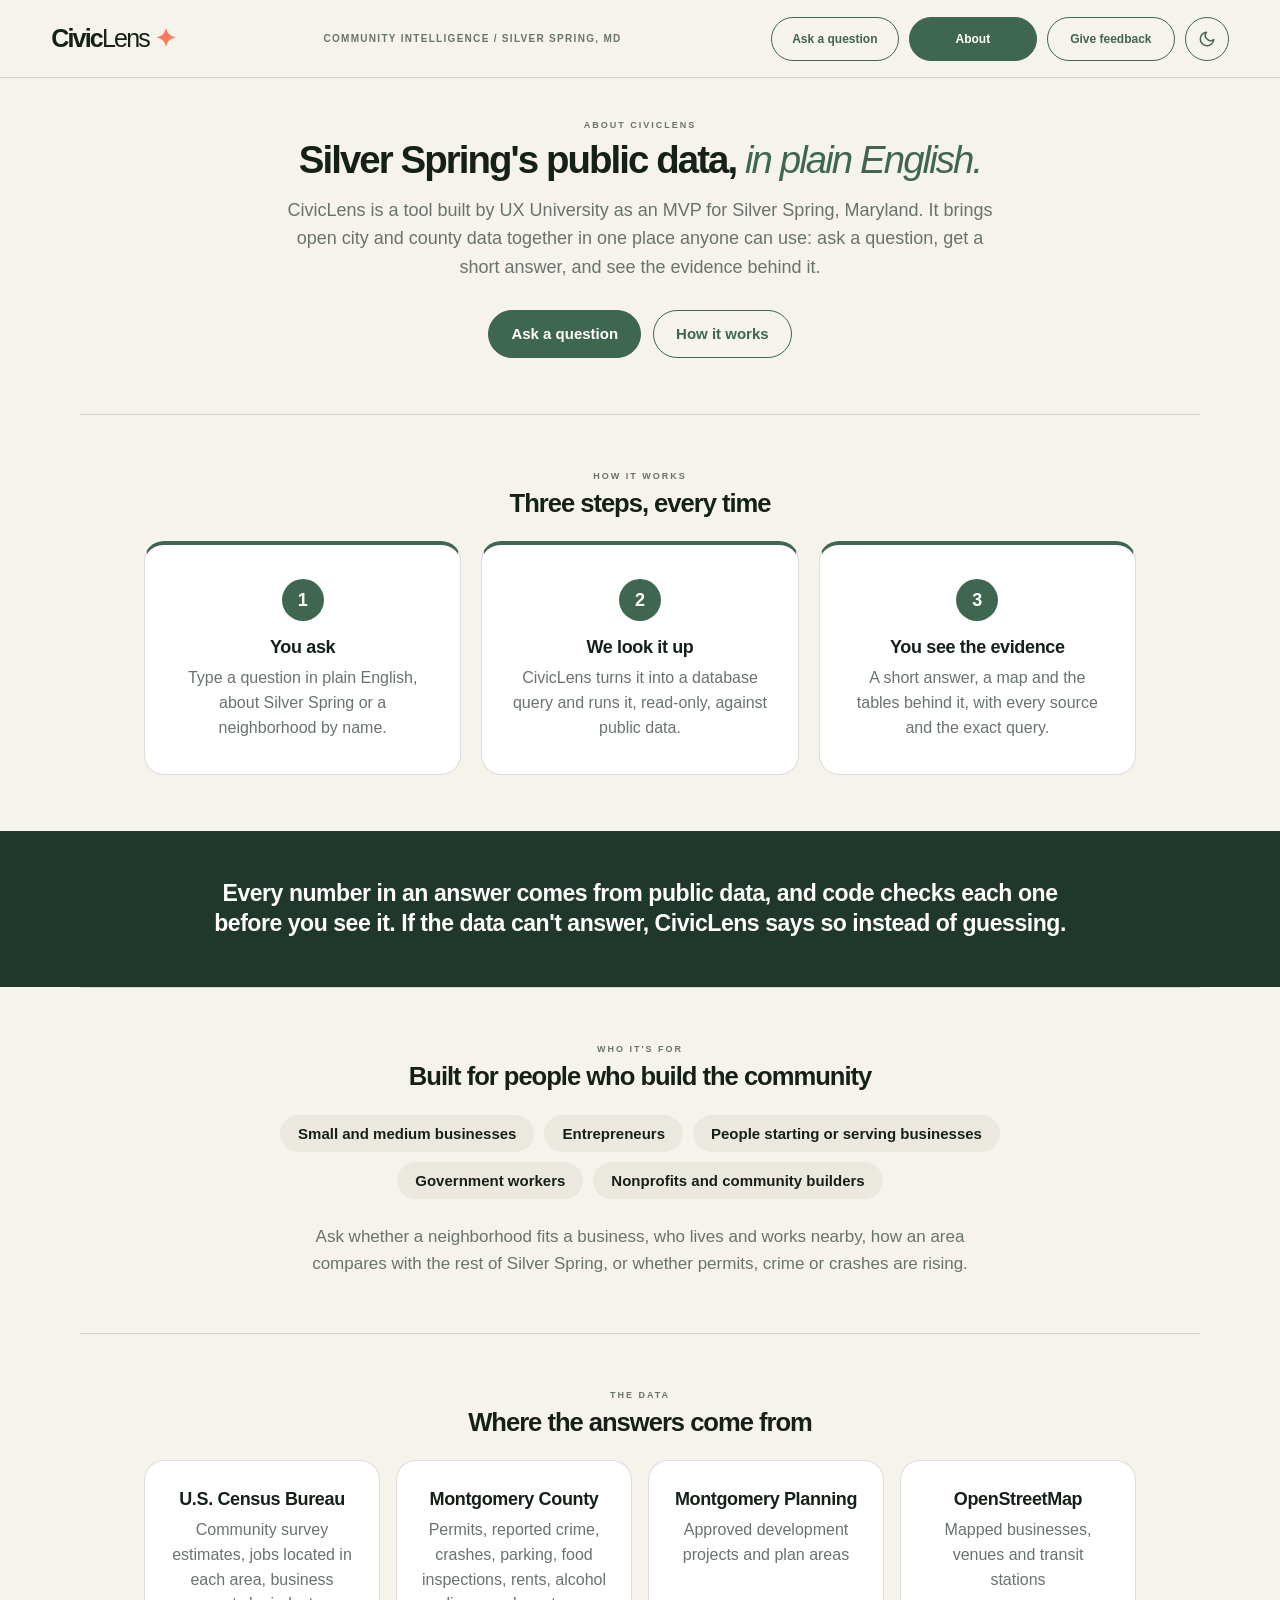
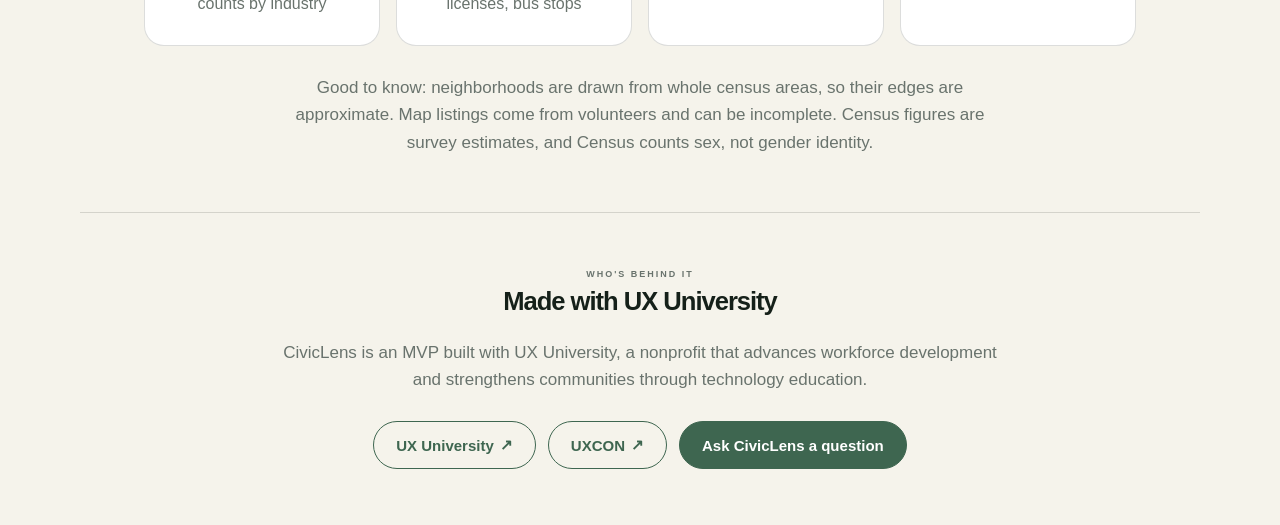
==== commit e76a7711: "About page: headline the same size as the main page's The About headline went up to 76px; "Ask about" ====
--- a/page/about.html
+++ b/page/about.html
@@ -5,7 +5,7 @@
     <meta name="viewport" content="width=device-width, initial-scale=1.0">
     <meta name="description" content="About CivicLens, a tool by UX University that brings Silver Spring's open data into one place.">
     <title>About CivicLens</title>
-    <link rel="stylesheet" href="style.css?v=about-4">
+    <link rel="stylesheet" href="style.css?v=about-5">
     <script src="theme.js?v=icon-1"></script>
     <link rel="stylesheet" href="theme.css?v=icon-1">
 </head>
--- a/page/style.css
+++ b/page/style.css
@@ -661,24 +661,24 @@
 /* About page (Nov 28 redesign, after USAFacts and Linear): a big centered
    headline, numbered steps, one promise band, short sections. All centered. */
 .about-page{text-align:center;}
-.about-page h2{margin:10px 0 28px;font-family:Arial,Helvetica,sans-serif;font-size:clamp(28px,3vw,40px);font-weight:700;letter-spacing:-.04em;line-height:1.08;}
-.about-page h3{margin:0 0 8px;font-size:20px;font-weight:700;letter-spacing:-.02em;}
+.about-page h2{margin:8px 0 24px;font-family:Arial,Helvetica,sans-serif;font-size:clamp(22px,2vw,28px);font-weight:700;letter-spacing:-.04em;line-height:1.1;}
+.about-page h3{margin:0 0 8px;font-size:18px;font-weight:700;letter-spacing:-.02em;}
 .about-page a{color:inherit;}
-.about-hero{max-width:1180px;margin:0 auto;padding:88px 5% 72px;}
-.about-hero h1{margin:16px 0 22px;font-size:clamp(40px,6vw,76px);line-height:1.02;letter-spacing:-.055em;}
-.about-hero h1 em{display:block;color:var(--forest-light);font-weight:400;}
-.about-lead{max-width:720px;margin:0 auto 34px;color:var(--muted);font-size:20px;line-height:1.6;}
+.about-hero{max-width:1180px;margin:0 auto;padding:42px 5% 56px;}
+.about-hero h1{margin:10px 0 16px;font-size:clamp(32px,3vw,44px);line-height:1.03;letter-spacing:-.05em;}
+.about-hero h1 em{color:var(--forest-light);font-weight:400;}
+.about-lead{max-width:720px;margin:0 auto 28px;color:var(--muted);font-size:18px;line-height:1.6;}
 .about-actions{display:flex;flex-wrap:wrap;justify-content:center;gap:12px;}
 .about-button{display:inline-flex;align-items:center;gap:6px;min-height:48px;padding:12px 22px;border:1px solid var(--forest-light);border-radius:100px;color:var(--forest-light) !important;font-size:15px;font-weight:700;text-decoration:none;}
 .about-button:hover{background:var(--forest-light);color:var(--white) !important;}
 .about-button.is-primary{background:var(--forest-light);color:var(--white) !important;}
-.about-section{max-width:1120px;margin:0 auto;padding:72px 5%;border-top:1px solid var(--border);scroll-margin-top:96px;}
+.about-section{max-width:1120px;margin:0 auto;padding:56px 5%;border-top:1px solid var(--border);scroll-margin-top:96px;}
 .about-steps{margin:0;padding:0;list-style:none;display:grid;grid-template-columns:repeat(3,minmax(0,1fr));gap:20px;}
 .about-steps li{padding:34px 28px;background:var(--white);border:1px solid var(--border);border-top:4px solid var(--forest-light);border-radius:20px;}
 .about-steps p,.about-sources p{margin:0;color:var(--muted);font-size:16px;line-height:1.55;}
 .about-step-number{display:inline-grid;place-items:center;width:42px;height:42px;margin-bottom:16px;border-radius:50%;background:var(--forest-light);color:var(--white);font-weight:800;font-size:18px;}
-.about-promise{padding:64px 5%;background:var(--forest);color:#fff;}
-.about-promise p{max-width:900px;margin:0 auto;font-size:clamp(22px,2.4vw,32px);font-weight:700;line-height:1.3;letter-spacing:-.02em;}
+.about-promise{padding:48px 5%;background:var(--forest);color:#fff;}
+.about-promise p{max-width:860px;margin:0 auto;font-size:clamp(19px,1.8vw,24px);font-weight:700;line-height:1.3;letter-spacing:-.02em;}
 .about-tags{margin:0 auto 24px;padding:0;list-style:none;display:flex;flex-wrap:wrap;justify-content:center;gap:10px;max-width:860px;}
 .about-tags li{padding:10px 18px;border-radius:100px;background:var(--paper-dark);font-size:15px;font-weight:700;}
 .about-note{max-width:720px;margin:0 auto;color:var(--muted);font-size:17px;line-height:1.6;}
@@ -693,8 +693,8 @@
 [data-theme="dark"] .about-promise{background:var(--lime);color:#152019;}
 @media (max-width:900px){.about-sources{grid-template-columns:repeat(2,minmax(0,1fr));}}
 @media (max-width:760px){
-.about-hero{padding:52px 6% 48px;}
-.about-lead{font-size:18px;}
+.about-hero{padding:24px 6% 40px;}
+.about-lead{font-size:17px;}
 .about-section{padding:52px 6%;}
 .about-steps,.about-sources{grid-template-columns:1fr;}
 .about-promise{padding:44px 6%;}
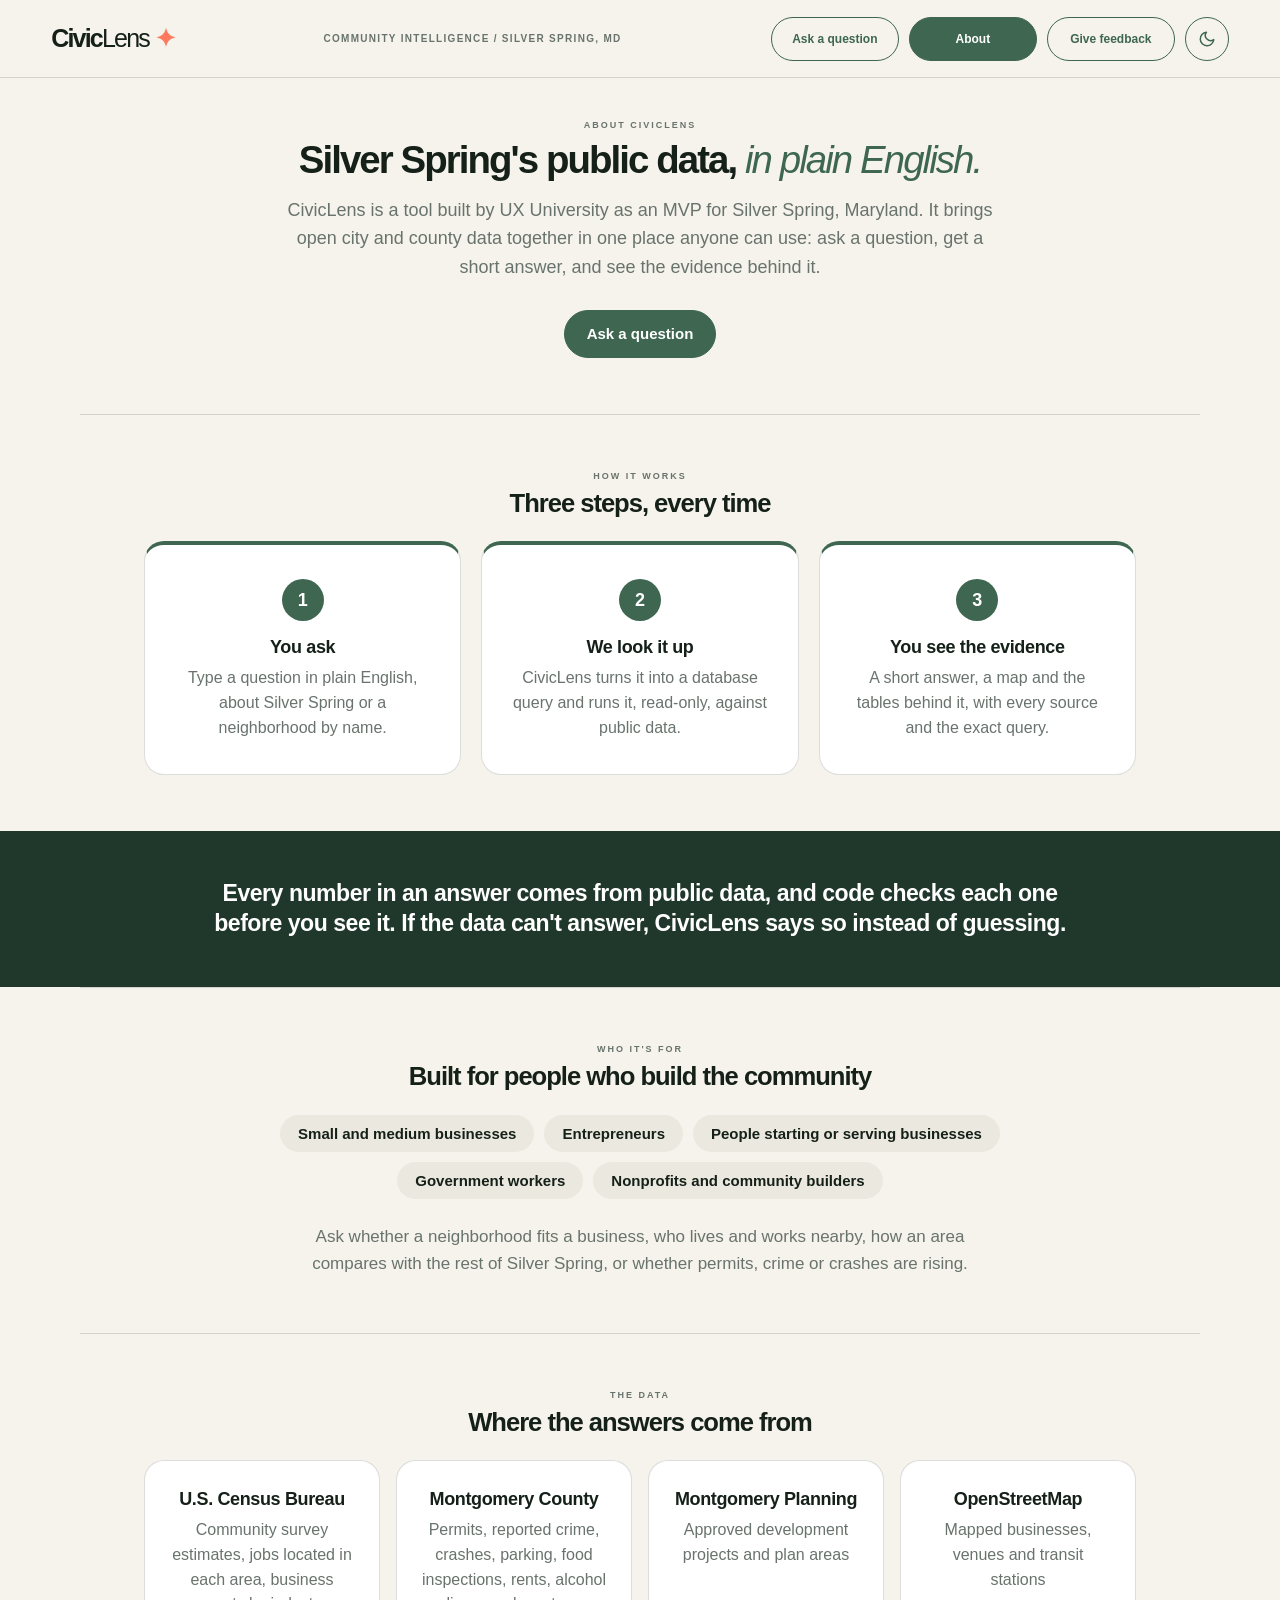
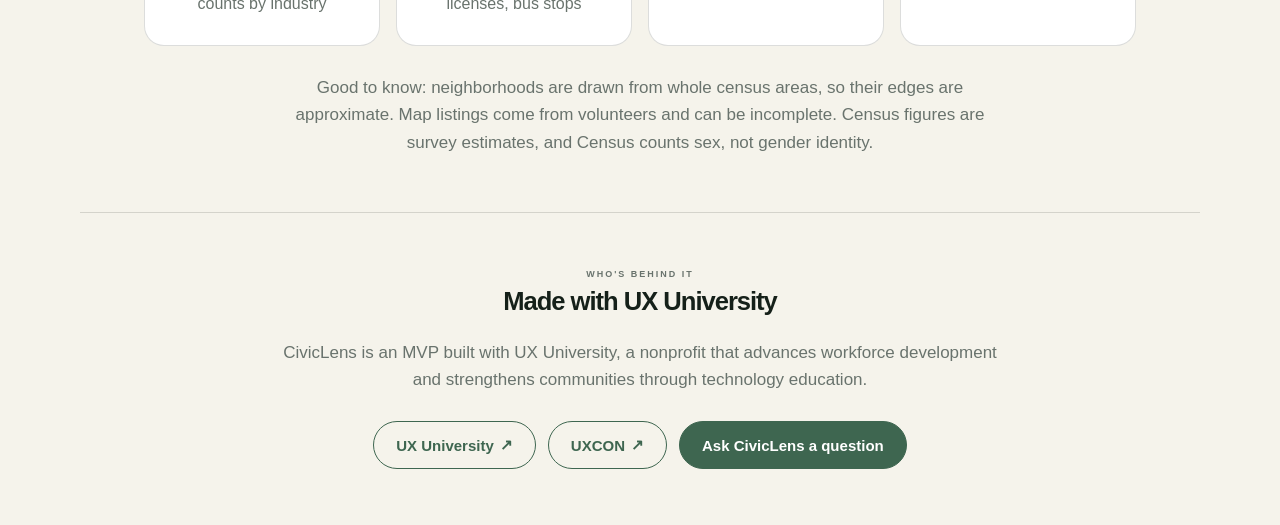
==== commit 4ae9f6b2: "About page: drop the "How it works" button The steps sit right under the headline, so the jump butto" ====
--- a/page/about.html
+++ b/page/about.html
@@ -30,7 +30,6 @@
             <p class="about-lead">CivicLens is a tool built by UX University as an MVP for Silver Spring, Maryland. It brings open city and county data together in one place anyone can use: ask a question, get a short answer, and see the evidence behind it.</p>
             <div class="about-actions">
                 <a class="about-button is-primary" href="./">Ask a question</a>
-                <a class="about-button" href="#how-it-works">How it works</a>
             </div>
         </section>
 
